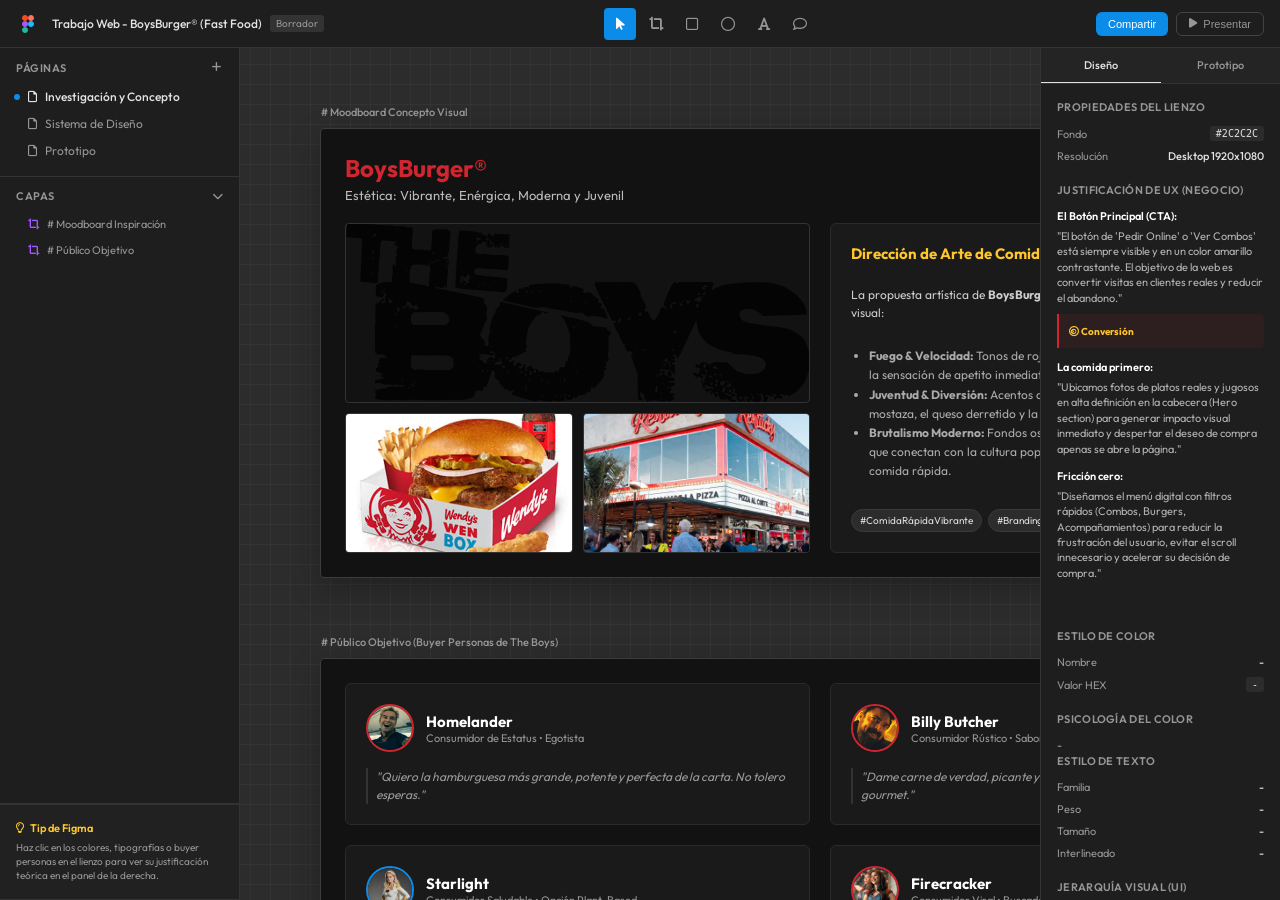
==== index.html @ 8f3344e6 "feat(shell): build figma editor simulator with buyer personas and canvas" ====
<!DOCTYPE html>
<html lang="es">
<head>
  <meta charset="UTF-8">
  <meta name="viewport" content="width=device-width, initial-scale=1.0">
  <title>Figma - Trabajo Web BoysBurger</title>
  <!-- Google Fonts: Outfit for dynamic, bold modern headings and body -->
  <link rel="preconnect" href="https://fonts.googleapis.com">
  <link rel="preconnect" href="https://fonts.gstatic.com" crossorigin>
  <link href="https://fonts.googleapis.com/css2?family=Outfit:wght@300;400;500;600;700;800;900&display=swap" rel="stylesheet">
  <!-- CSS Stylesheet -->
  <link rel="stylesheet" href="styles.css">
  <!-- FontAwesome Icons for UI -->
  <link rel="stylesheet" href="https://cdnjs.cloudflare.com/ajax/libs/font-awesome/6.4.0/css/all.min.css">
</head>
<body>

  <!-- ================= FIGMA INTERFACE SHELL ================= -->
  <div id="figma-shell">
    
    <!-- Top Editor Header Bar -->
    <header id="figma-topbar">
      <div class="topbar-left">
        <div class="figma-logo-icon">
          <!-- Figma Logo SVG -->
          <svg width="24" height="24" viewBox="0 0 24 24" fill="none" xmlns="http://www.w3.org/2000/svg">
            <path d="M12 6C12 7.65685 10.6569 9 9 9C7.34315 9 6 7.65685 6 6C6 4.34315 7.34315 3 9 3C10.6569 3 12 4.34315 12 6Z" fill="#F24E1E"/>
            <path d="M18 6C18 7.65685 16.6569 9 15 9C13.3431 9 12 7.65685 12 6C12 4.34315 13.3431 3 15 3C16.6569 3 18 4.34315 18 6Z" fill="#FF7262"/>
            <path d="M12 12C12 13.6569 10.6569 15 9 15C7.34315 15 6 13.6569 6 12C6 10.3431 7.34315 9 9 9C10.6569 9 12 10.3431 12 12Z" fill="#A259FF"/>
            <path d="M6 18C6 16.3431 7.34315 15 9 15C10.6569 15 12 16.3431 12 18C12 19.6569 10.6569 21 9 21C7.34315 21 6 19.6569 6 18Z" fill="#1ABC9C"/>
            <path d="M18 12C18 13.6569 16.6569 15 15 15C13.3431 15 12 13.6569 12 12C12 10.3431 13.3431 9 15 9C16.6569 9 18 10.3431 18 12Z" fill="#19BCFE"/>
          </svg>
        </div>
        <div class="file-info">
          <span class="file-name" id="file-title">Trabajo Web - BoysBurger® (Fast Food)</span>
          <span class="file-status">Borrador</span>
        </div>
      </div>
      
      <div class="topbar-center">
        <!-- Figma toolbar shortcuts -->
        <button class="tool-btn active" title="Mover (V)"><i class="fa-solid fa-arrow-pointer"></i></button>
        <button class="tool-btn" title="Frame (F)"><i class="fa-solid fa-crop-simple"></i></button>
        <button class="tool-btn" title="Rectángulo (R)"><i class="fa-regular fa-square"></i></button>
        <button class="tool-btn" title="Elipse (O)"><i class="fa-regular fa-circle"></i></button>
        <button class="tool-btn" title="Texto (T)"><i class="fa-solid fa-font"></i></button>
        <button class="tool-btn" title="Comentarios (C)"><i class="fa-regular fa-comment"></i></button>
      </div>

      <div class="topbar-right">
        <button class="share-btn">Compartir</button>
        <button class="play-btn" id="present-mode-btn" title="Presentar prototipo en pantalla completa">
          <i class="fa-solid fa-play"></i> Presentar
        </button>
      </div>
    </header>

    <!-- Main Workspace Area -->
    <div id="figma-workspace">
      
      <!-- Left Navigation & Layers Panel -->
      <aside id="figma-leftpanel">
        
        <!-- Pages Section -->
        <div class="panel-section">
          <div class="section-header">
            <span>Páginas</span>
            <i class="fa-solid fa-plus icon-btn"></i>
          </div>
          <ul class="pages-list" id="pages-list-ul">
            <li class="page-item active" data-page="1">
              <i class="fa-regular fa-file"></i> Investigación y Concepto
            </li>
            <li class="page-item" data-page="2">
              <i class="fa-regular fa-file"></i> Sistema de Diseño
            </li>
            <li class="page-item" data-page="3">
              <i class="fa-regular fa-file"></i> Prototipo
            </li>
          </ul>
        </div>
        
        <!-- Layers Section -->
        <div class="panel-section layers-section">
          <div class="section-header">
            <span>Capas</span>
            <i class="fa-solid fa-chevron-down"></i>
          </div>
          
          <!-- Layers for Page 1 -->
          <ul class="layers-list active" id="layers-page-1">
            <li class="layer-item" data-target="frame-moodboard">
              <i class="fa-solid fa-crop-simple text-purple"></i> # Moodboard Inspiración
            </li>
            <li class="layer-item" data-target="frame-target">
              <i class="fa-solid fa-crop-simple text-purple"></i> # Público Objetivo
            </li>
          </ul>

          <!-- Layers for Page 2 -->
          <ul class="layers-list" id="layers-page-2">
            <li class="layer-item" data-target="frame-colors">
              <i class="fa-solid fa-crop-simple text-purple"></i> # Paleta de Colores
            </li>
            <li class="layer-item" data-target="frame-typography">
              <i class="fa-solid fa-crop-simple text-purple"></i> # Tipografías de Marca
            </li>
            <li class="layer-item" data-target="frame-buttons">
              <i class="fa-solid fa-crop-simple text-purple"></i> # Componentes de Botones
            </li>
          </ul>

          <!-- Layers for Page 3 -->
          <ul class="layers-list" id="layers-page-3">
            <li class="layer-item" data-target="frame-prototype-landing">
              <i class="fa-solid fa-crop-simple text-purple"></i> # Landing Page - BoysBurger
              <ul class="sub-layers">
                <li><i class="fa-solid fa-layer-group text-blue"></i> Encabezado (Header)</li>
                <li><i class="fa-solid fa-layer-group text-blue"></i> Banner Inicio (Hero)</li>
                <li><i class="fa-solid fa-layer-group text-blue"></i> Menú de Combos</li>
                <li><i class="fa-solid fa-layer-group text-blue"></i> Nuestra Historia</li>
                <li><i class="fa-solid fa-layer-group text-blue"></i> Pedidos y Contacto</li>
              </ul>
            </li>
          </ul>
        </div>

        <div class="panel-section help-hint-section">
          <p class="hint-title"><i class="fa-regular fa-lightbulb"></i> Tip de Figma</p>
          <p class="hint-text">Haz clic en los colores, tipografías o buyer personas en el lienzo para ver su justificación teórica en el panel de la derecha.</p>
        </div>
      </aside>

      <!-- Center Design Canvas -->
      <main id="figma-canvas" class="grid-bg">
        
        <!-- ================= FIGMA CANVAS - PAGINA 1: INVESTIGACIÓN ================= -->
        <div class="canvas-page active" id="canvas-page-1">
          
          <!-- Frame: Moodboard -->
          <div class="figma-frame select-target" id="frame-moodboard" tabindex="0">
            <div class="frame-label"># Moodboard Concepto Visual</div>
            <div class="frame-content">
              
              <div class="moodboard-container">
                <div class="moodboard-header">
                  <h3>BoysBurger®</h3>
                  <p class="concept-tagline">Estética: Vibrante, Enérgica, Moderna y Juvenil</p>
                </div>
                
                <div class="moodboard-grid-custom">
                  <div class="moodboard-images-collage">
                    <div class="collage-img-wrap span-2">
                      <img src="theboys_img.svg" alt="The Boys Logo" class="collage-img">
                    </div>
                    <div class="collage-img-wrap">
                      <img src="wendys_img.jpeg" alt="Wendy's Inspiración" class="collage-img">
                    </div>
                    <div class="collage-img-wrap">
                      <img src="kentuckys_img.jpg" alt="KFC Inspiración" class="collage-img">
                    </div>
                  </div>
                  
                  <div class="moodboard-details">
                    <h4>Dirección de Arte de Comida Rápida</h4>
                    <p>La propuesta artística de <strong>BoysBurger</strong> se sostiene sobre pilares de alto impacto visual:</p>
                    <ul>
                      <li><strong>Fuego & Velocidad:</strong> Tonos de rojo pasión que aceleran el pulso y estimulan la sensación de apetito inmediato.</li>
                      <li><strong>Juventud & Diversión:</strong> Acentos amarillos brillantes que recuerdan a la mostaza, el queso derretido y la calidez del servicio rápido.</li>
                      <li><strong>Brutalismo Moderno:</strong> Fondos oscuros de carbón y tipografías enérgicas que conectan con la cultura popular y le dan un aspecto premium a la comida rápida.</li>
                    </ul>
                    <div class="aesthetic-chips">
                      <span class="chip">#ComidaRápidaVibrante</span>
                      <span class="chip">#BrandingDeImpacto</span>
                      <span class="chip">#ApetitoVisual</span>
                    </div>
                  </div>
                </div>
              </div>

            </div>
          </div>

          <!-- Frame: Público Objetivo -->
          <div class="figma-frame select-target" id="frame-target" tabindex="0">
            <div class="frame-label"># Público Objetivo (Buyer Personas de The Boys)</div>
            <div class="frame-content">
              
              <div class="personas-layout">
                <div class="personas-grid">
                  
                  <!-- Persona 1: Homelander -->
                  <div class="persona-card" 
                       data-persona-name="Homelander (El Patriota)"
                       data-persona-role="Consumidor de Estatus / Egotista"
                       data-persona-behavior="Busca combos de tamaño masivo, ingredientes premium y un empaque imponente que le haga sentir superior. Detesta hacer filas y exige un servicio extremadamente rápido."
                       data-persona-pain="Fricción en tiempos de entrega y porciones pequeñas que no coinciden con la publicidad."
                       data-persona-target="Combo Patria (Triple Burger con bacon y cheddar extra para la máxima porción de energía).">
                    <div class="persona-header">
                      <div class="persona-avatar">
                        <img src="homelander_img.jpg" alt="Homelander" class="persona-avatar-img">
                      </div>
                      <div class="persona-title">
                        <h3>Homelander</h3>
                        <p class="persona-subtitle">Consumidor de Estatus • Egotista</p>
                      </div>
                    </div>
                    <div class="persona-body">
                      <p class="persona-desc">"Quiero la hamburguesa más grande, potente y perfecta de la carta. No tolero esperas."</p>
                    </div>
                  </div>

                  <!-- Persona 2: Billy Butcher -->
                  <div class="persona-card" 
                       data-persona-name="Billy Butcher (El Carnicero)"
                       data-persona-role="Consumidor Rústico / Tradicional"
                       data-persona-behavior="Prioriza la carne sazonada, ingredientes fuertes y picantes como jalapeños, y no le importan los empaques bonitos. Valora el sabor auténtico a las brasas."
                       data-persona-pain="Precios inflados en hamburguesas gourmet pretenciosas con poca cantidad de carne real."
                       data-persona-target="Combo Carnicero (Doble hamburguesa a la parrilla con jalapeños picantes y cebolla caramelizada).">
                    <div class="persona-header">
                      <div class="persona-avatar">
                        <img src="butcher_img.webp" alt="Butcher" class="persona-avatar-img">
                      </div>
                      <div class="persona-title">
                        <h3>Billy Butcher</h3>
                        <p class="persona-subtitle">Consumidor Rústico • Sabores Fuertes</p>
                      </div>
                    </div>
                    <div class="persona-body">
                      <p class="persona-desc">"Dame carne de verdad, picante y papas rústicas crujientes. Nada de tonterías gourmet."</p>
                    </div>
                  </div>

                  <!-- Persona 3: Starlight -->
                  <div class="persona-card" 
                       data-persona-name="Starlight (Annie)"
                       data-persona-role="Consumidor Saludable / Vegetariano"
                       data-persona-behavior="Busca opciones más livianas, wraps o hamburguesas plant-based con vegetales frescos. Valora los menús transparentes en alérgenos y la sustentabilidad."
                       data-persona-pain="Falta de opciones saludables o vegetarianas en las cadenas de comida rápida tradicionales."
                       data-persona-target="Estrella Veggie (Hamburguesa base de plantas con aguacate fresco y queso vegano).">
                    <div class="persona-header">
                      <div class="persona-avatar starlight">
                        <img src="starlight_img.jpeg" alt="Starlight" class="persona-avatar-img">
                      </div>
                      <div class="persona-title">
                        <h3>Starlight</h3>
                        <p class="persona-subtitle">Consumidor Saludable • Opción Plant-Based</p>
                      </div>
                    </div>
                    <div class="persona-body">
                      <p class="persona-desc">"Quiero comer algo rápido pero que sea fresco, saludable y amigable con el planeta."</p>
                    </div>
                  </div>

                  <!-- Persona 4: Firecracker -->
                  <div class="persona-card" 
                       data-persona-name="Firecracker"
                       data-persona-role="Consumidor Viral / Influencer"
                       data-persona-behavior="Busca alimentos altamente visuales, picantes extremos o combinaciones extrañas que pueda compartir en redes sociales y transmisiones. Se mueve por tendencias."
                       data-persona-pain="Platos con presentación aburrida o estándar que no generan impacto visual ni interacción."
                       data-persona-target="Alitas Firecracker (Alitas de pollo búfalo ultra picantes con aderezo ranch y papas cargadas).">
                    <div class="persona-header">
                      <div class="persona-avatar">
                        <img src="firecracker_img.jpeg" alt="Firecracker" class="persona-avatar-img">
                      </div>
                      <div class="persona-title">
                        <h3>Firecracker</h3>
                        <p class="persona-subtitle">Consumidor Viral • Buscador de Retos</p>
                      </div>
                    </div>
                    <div class="persona-body">
                      <p class="persona-desc">"Busco el combo más picante e instagrameable. Si se ve explosivo, lo compro."</p>
                    </div>
                  </div>

                  <!-- Persona 5: Black Noir -->
                  <div class="persona-card" 
                       data-persona-name="Black Noir"
                       data-persona-role="Consumidor Pragmático / Silencioso"
                       data-persona-behavior="Busca una experiencia de compra rápida y sin fricción. No quiere interactuar con cajeros ni configurar ingredientes. Prefiere pedir directo con un clic."
                       data-persona-pain="Interfaces de pedidos complejas, formularios largos y exceso de preguntas al comprar."
                       data-persona-target="Papas Noir (Papas cargadas con cheddar derretido y pimienta negra de compra exprés).">
                    <div class="persona-header">
                      <div class="persona-avatar noir">
                        <img src="blacknoir_img.webp" alt="Black Noir" class="persona-avatar-img">
                      </div>
                      <div class="persona-title">
                        <h3>Black Noir</h3>
                        <p class="persona-subtitle">Consumidor Exprés • Cero Fricción</p>
                      </div>
                    </div>
                    <div class="persona-body">
                      <p class="persona-desc">"..." (Prefiere interfaces limpias donde pueda pedir su clásico favorito al instante).</p>
                    </div>
                  </div>

                  <!-- Persona 6: Mother's Milk -->
                  <div class="persona-card" 
                       data-persona-name="M.M. (Mother's Milk)"
                       data-persona-role="Consumidor Familiar / Estructurado"
                       data-persona-behavior="Valora el control de calidad, la higiene del local y los combos familiares estructurados para ahorrar dinero y tiempo. Busca ingredientes confiables y limpios."
                       data-persona-pain="Páginas web confusas sin desglose claro de ingredientes o combos familiares poco eficientes."
                       data-persona-target="Combo Familiar M.M. (Dos hamburguesas clásicas con patatas y batidos artesanales equilibrados).">
                    <div class="persona-header">
                      <div class="persona-avatar mm">
                        <img src="mothersmilk_img.jpeg" alt="M.M." class="persona-avatar-img">
                      </div>
                      <div class="persona-title">
                        <h3>M.M.</h3>
                        <p class="persona-subtitle">Consumidor Familiar • Control de Calidad</p>
                      </div>
                    </div>
                    <div class="persona-body">
                      <p class="persona-desc">"Busco calidad garantizada, información clara y un combo equilibrado para mi familia."</p>
                    </div>
                  </div>

                </div>
              </div>

            </div>
          </div>

        </div>

        <!-- ================= FIGMA CANVAS - PAGINA 2: SISTEMA DE DISEÑO ================= -->
        <div class="canvas-page" id="canvas-page-2">
          
          <!-- Frame: Paleta de Colores -->
          <div class="figma-frame select-target" id="frame-colors" tabindex="0">
            <div class="frame-label"># Paleta de Colores (Psicología del Color)</div>
            <div class="frame-content">
              <div class="design-system-card">
                <h3>Colores BoysBurger</h3>
                <p class="ds-subtitle">Paleta cromática cálida diseñada bajo principios de neuromarketing gastronómico.</p>
                
                <div class="colors-grid">
                  <!-- Color 1: Rojo -->
                  <div class="color-item-wrap select-color" 
                       data-color-name="Vought Red (Primario)" 
                       data-color-hex="#D12630" 
                       data-color-use="Elegimos esta paleta cálida porque, según la psicología del color, el rojo estimula el ritmo cardíaco, despierta el apetito y transmite la energía e inmediatez del fast-food. Usado en CTAs principales y botones de compra.">
                    <div class="color-circle" style="background-color: #d12630;"></div>
                    <span class="color-hex">#D12630</span>
                    <span class="color-label">Vought Red</span>
                  </div>
                  <!-- Color 2: Amarillo -->
                  <div class="color-item-wrap select-color" 
                       data-color-name="Mustard Yellow (Acento)" 
                       data-color-hex="#FFC72C" 
                       data-color-use="El amarillo mostaza aporta optimismo, juventud y dinamismo. Llama la atención de inmediato y se asocia al queso derretido y aderezos. Usado para destacar precios, insignias y promociones virales.">
                    <div class="color-circle" style="background-color: #ffc72c;"></div>
                    <span class="color-hex">#FFC72C</span>
                    <span class="color-label">Mustard Yellow</span>
                  </div>
                  <!-- Color 3: Carbón -->
                  <div class="color-item-wrap select-color" 
                       data-color-name="Noir Charcoal (Fondo)" 
                       data-color-hex="#121212" 
                       data-color-use="Aporta la sofisticación del concepto de 'brutalismo moderno'. Posiciona a la marca como una opción premium dentro del sector fast-food, creando un contraste espectacular con el rojo y amarillo.">
                    <div class="color-circle" style="background-color: #121212; border: 1px solid #333;"></div>
                    <span class="color-hex">#121212</span>
                    <span class="color-label">Noir Charcoal</span>
                  </div>
                  <!-- Color 4: Blanco Off-White -->
                  <div class="color-item-wrap select-color" 
                       data-color-name="Pure Contrast (Texto/Bordes)" 
                       data-color-hex="#FFFFFF" 
                       data-color-use="Utilizado para la legibilidad máxima en descripciones de productos y elementos activos. Brinda una lectura limpia sin cansar la vista en pantallas móviles.">
                    <div class="color-circle" style="background-color: #ffffff; border: 1px solid #ddd;"></div>
                    <span class="color-hex">#FFFFFF</span>
                    <span class="color-label">Off-White</span>
                  </div>
                </div>
                <p class="click-note"><i class="fa-solid fa-info-circle"></i> Haz clic en un color para inspeccionar su justificación teórica en el panel derecho.</p>
              </div>
            </div>
          </div>

          <!-- Frame: Tipografías -->
          <div class="figma-frame select-target" id="frame-typography" tabindex="0">
            <div class="frame-label"># Estilos de Tipografías (Jerarquía UI)</div>
            <div class="frame-content">
              <div class="design-system-card">
                <h3>Tipografías del Sistema</h3>
                <p class="ds-subtitle">Combinación tipográfica estructurada para lograr máxima legibilidad y atracción.</p>
                
                <div class="typography-list">
                  <!-- Font 1: H1 -->
                  <div class="typo-item select-typo" 
                       data-font="Outfit (Black 900)" 
                       data-weight="Extra Bold / Heavy (900)" 
                       data-size="38px" 
                       data-lineheight="1.1" 
                       data-use="Usamos una tipografía tipográfica robusta y con muchísima personalidad para los títulos principales para captar la atención del usuario en menos de 3 segundos, simulando la estética de cartelería de comida rápida.">
                    <div class="typo-preview" style="font-size: 28px; font-weight: 900; color: #fff;">
                      H1: OUTFIT EXTRA BOLD 900
                    </div>
                    <div class="typo-meta">Outfit • Black 900 • 38px / LH 1.1</div>
                  </div>
                  
                  <!-- Font 2: H2 -->
                  <div class="typo-item select-typo" 
                       data-font="Outfit (Bold 700)" 
                       data-weight="Bold (700)" 
                       data-size="26px" 
                       data-lineheight="1.2" 
                       data-use="Usada para títulos secundarios y secciones en el Menú. Establece una clara jerarquía visual y divide la información de forma escaneable para el usuario que tiene prisa.">
                    <div class="typo-preview" style="font-size: 20px; font-weight: 700; color: #fff;">
                      H2: Outfit Bold 700
                    </div>
                    <div class="typo-meta">Outfit • Bold 700 • 26px / LH 1.2</div>
                  </div>
                  
                  <!-- Font 3: Body -->
                  <div class="typo-item select-typo" 
                       data-font="Outfit (Regular 400)" 
                       data-weight="Regular (400)" 
                       data-size="13px" 
                       data-lineheight="1.6" 
                       data-use="Para los precios y descripciones de las hamburguesas, usamos una tipografía Sans-Serif sin decoraciones muy limpia, garantizando que el cliente lea los ingredientes sin esfuerzo desde cualquier celular y acelere su decisión de compra.">
                    <div class="typo-preview" style="font-size: 13px; font-weight: 400; color: #ccc; max-width: 500px;">
                      Cuerpo: Outfit Regular. Doble medallón de carne de res fresca, queso cheddar fundido y panceta ahumada crujiente.
                    </div>
                    <div class="typo-meta">Outfit • Regular 400 • 13px / LH 1.6</div>
                  </div>
                </div>
              </div>
            </div>
          </div>

          <!-- Frame: Botones -->
          <div class="figma-frame select-target" id="frame-buttons" tabindex="0">
            <div class="frame-label"># Componentes: Botón Principal (CTA)</div>
            <div class="frame-content">
              <div class="design-system-card">
                <h3>Variantes de Botón Primario</h3>
                <p class="ds-subtitle">Comportamiento interactivo del botón principal optimizado para conversión comercial.</p>
                
                <div class="buttons-matrix">
                  <!-- Row Header -->
                  <div class="matrix-row headers">
                    <div>Estado</div>
                    <div>Visualización en Canvas</div>
                    <div>Propiedades CSS</div>
                  </div>
                  
                  <!-- State: Default -->
                  <div class="matrix-row select-btn-state" 
                       data-state="Default" 
                       data-bg="#D12630 (Vought Red)" 
                       data-color="#FFFFFF" 
                       data-shadow="Ninguna"
                       data-use="El botón de llamado a la acción (CTA) está en un color rojo vibrante altamente contrastante sobre el fondo negro. Su objetivo es canalizar la urgencia de compra y guiar al usuario directo a realizar el pedido.">
                    <div class="state-name">Default</div>
                    <div>
                      <button class="btn-demo default">Pedir Combo</button>
                    </div>
                    <div class="css-desc"><code>background: #d12630; color: #fff;</code></div>
                  </div>
                  
                  <!-- State: Hover -->
                  <div class="matrix-row select-btn-state" 
                       data-state="Hover" 
                       data-bg="#B01D25 (Red Darker)" 
                       data-color="#FFFFFF" 
                       data-shadow="0 4px 10px rgba(209, 38, 48, 0.3)"
                       data-use="Micro-animación en hover: Oscurece levemente el fondo y añade una sombra difusa roja para dar retroalimentación visual al usuario, confirmando que el botón es interactivo y clicable.">
                    <div class="state-name">Hover</div>
                    <div>
                      <button class="btn-demo hover">Pedir Combo</button>
                    </div>
                    <div class="css-desc"><code>background: #b01d25; box-shadow: red;</code></div>
                  </div>
                  
                  <!-- State: Pressed -->
                  <div class="matrix-row select-btn-state" 
                       data-state="Pressed" 
                       data-bg="#8C131A" 
                       data-color="#FFFFFF" 
                       data-shadow="Ninguna (se reduce escala)"
                       data-use="Efecto activo: Escala reducida a 0.96 y color rojo oscuro, simulando el hundimiento físico de un botón real para dar una sensación táctil inmediata en dispositivos móviles.">
                    <div class="state-name">Pressed</div>
                    <div>
                      <button class="btn-demo pressed">Pedir Combo</button>
                    </div>
                    <div class="css-desc"><code>transform: scale(0.96); background: #8c131a;</code></div>
                  </div>
                </div>
              </div>
            </div>
          </div>

        </div>

        <!-- ================= FIGMA CANVAS - PAGINA 3: PROTOTIPO VIEW ================= -->
        <div class="canvas-page" id="canvas-page-3">
          
          <div class="figma-frame select-target" id="frame-prototype-landing" tabindex="0">
            <div class="frame-label">
              <span># Prototipo Interactivo (Landing Page)</span>
              <span class="hint-badge"><i class="fa-solid fa-expand"></i> Clic en "Presentar" arriba a la derecha para ver en pantalla completa</span>
            </div>
            <div class="frame-content prototype-scale-wrapper">
              
              <!-- ================= THE LANDING PAGE CONTENT ================= -->
              <div id="live-landing-page" class="landing-page-root">
                
                <!-- 1. ENCABEZADO (HEADER) -->
                <header class="restaurant-header">
                  <div class="header-container">
                    <a href="#inicio" class="restaurant-logo">BOYS<span class="logo-accent">BURGER</span></a>
                    <nav class="restaurant-nav">
                      <ul>
                        <li><a href="#inicio" class="nav-link">Inicio</a></li>
                        <li><a href="#menu" class="nav-link">Menú</a></li>
                        <li><a href="#historia" class="nav-link">Historia</a></li>
                        <li><a href="#contacto" class="nav-link">Contacto</a></li>
                      </ul>
                    </nav>
                    <a href="#contacto" class="header-cta-btn">Pedir Online</a>
                  </div>
                </header>

                <!-- 2. BANNER INICIO (HERO) -->
                <section id="inicio" class="hero-section">
                  <div class="hero-container">
                    <div class="hero-text-content">
                      <span class="hero-tagline">100% Carne Fresca a la Brasa</span>
                      <h1 class="hero-title">Hamburguesas tan potentes que te salvarán el día</h1>
                      <p class="hero-description">
                        En <strong>BoysBurger®</strong> rompemos las reglas del fast-food convencional. Elaboramos nuestras hamburguesas con carne vacuna fresca de primera calidad (nunca congelada), queso cheddar real y salsas caseras explosivas. ¡Elige tu combo y experimenta el verdadero sabor del poder!
                      </p>
                      <div class="hero-actions">
                        <a href="#menu" class="btn-primary">Ver Combos</a>
                        <a href="#historia" class="btn-secondary">Nuestra Historia</a>
                      </div>
                    </div>
                    <div class="hero-image-wrap">
                      <img src="Bigdaddys_img.jpg" alt="Hamburguesa BoysBurger masiva" class="hero-image">
                    </div>
                  </div>
                </section>

                <!-- 3. SECCIÓN MENÚ -->
                <section id="menu" class="menu-section">
                  <div class="section-container">
                    <div class="section-title-wrap">
                      <span class="section-tag">Nuestras Especialidades</span>
                      <h2 class="section-title">Elige tu Nivel de Sabor</h2>
                      <div class="section-line"></div>
                    </div>

                    <!-- Filter chips -->
                    <div class="menu-filters">
                      <button class="filter-btn active" data-filter="all">Todos</button>
                      <button class="filter-btn" data-filter="combos">Combos</button>
                      <button class="filter-btn" data-filter="burgers">Burgers</button>
                      <button class="filter-btn" data-filter="sides-drinks">Extras & Alitas</button>
                    </div>

                    <!-- List of Dishes with details & pricing -->
                    <div class="menu-grid">
                      
                      <!-- Combos: Homelander -->
                      <article class="menu-card" data-category="combos">
                        <div class="menu-card-img-wrap">
                          <img src="Bigdaddys_img.jpg" alt="Combo Patria" class="menu-card-img">
                          <span class="dish-category">Combo</span>
                          <span class="dish-badge">Popular 🔥</span>
                        </div>
                        <div class="menu-card-info">
                          <div class="menu-card-header">
                            <h3 class="dish-title">Combo Patria (Homelander Triple)</h3>
                            <span class="dish-price">$18</span>
                          </div>
                          <p class="dish-description">
                            Tres medallones de carne fresca a la parrilla, triple queso cheddar fundido, panceta ahumada crujiente, cebolla crujiente y nuestra emblemática salsa Vought. Incluye papas grandes y refresco.
                          </p>
                        </div>
                      </article>

                      <!-- Combos: Butcher -->
                      <article class="menu-card" data-category="combos">
                        <div class="menu-card-img-wrap">
                          <img src="wendys_img.jpeg" alt="Combo Carnicero" class="menu-card-img">
                          <span class="dish-category">Combo</span>
                          <span class="dish-badge">Spicy 🌶️</span>
                        </div>
                        <div class="menu-card-info">
                          <div class="menu-card-header">
                            <h3 class="dish-title">Combo Carnicero (The Butcher Double)</h3>
                            <span class="dish-price">$16</span>
                          </div>
                          <p class="dish-description">
                            Doble medallón de carne vacuna, queso cheddar, rodajas de jalapeño asado, cebolla morada caramelizada y aderezo especial de barbacoa picante. Viene con patatas rústicas crujientes.
                          </p>
                        </div>
                      </article>

                      <!-- Burgers: Starlight veggie -->
                      <article class="menu-card" data-category="burgers">
                        <div class="menu-card-img-wrap">
                          <img src="Bigdaddys_img.jpg" alt="Estrella Veggie" class="menu-card-img">
                          <span class="dish-category">Burger</span>
                          <span class="dish-badge">Veggie 🌱</span>
                        </div>
                        <div class="menu-card-info">
                          <div class="menu-card-header">
                            <h3 class="dish-title">Estrella Veggie (Starlight Burger)</h3>
                            <span class="dish-price">$12</span>
                          </div>
                          <p class="dish-description">
                            Medallón crujiente a base de plantas, lechuga hidropónica, rodajas de aguacate fresco, tomates orgánicos reliquia y mayonesa vegana en pan de papa tostado. Sin TACC (apto celíacos).
                          </p>
                        </div>
                      </article>

                      <!-- Sides: Firecracker Wings -->
                      <article class="menu-card" data-category="sides-drinks">
                        <div class="menu-card-img-wrap">
                          <img src="kfc_img_1.webp" alt="Alitas Firecracker" class="menu-card-img">
                          <span class="dish-category">Alitas</span>
                          <span class="dish-badge">Explosiva 💥</span>
                        </div>
                        <div class="menu-card-info">
                          <div class="menu-card-header">
                            <h3 class="dish-title">Alitas Firecracker</h3>
                            <span class="dish-price">$10</span>
                          </div>
                          <p class="dish-description">
                            8 alitas de pollo súper crujientes glaseadas en salsa búfalo ultra picante (desafío picante), servidas con bastones de apio fresco y aderezo ranchero para enfriar el paladar.
                          </p>
                        </div>
                      </article>

                      <!-- Sides: Papas Noir -->
                      <article class="menu-card" data-category="sides-drinks">
                        <div class="menu-card-img-wrap">
                          <img src="kentuckys_img.jpg" alt="Papas Noir" class="menu-card-img">
                          <span class="dish-category">Papas</span>
                        </div>
                        <div class="menu-card-info">
                          <div class="menu-card-header">
                            <h3 class="dish-title">Papas Noir (Loaded Fries)</h3>
                            <span class="dish-price">$8</span>
                          </div>
                          <p class="dish-description">
                            Papas fritas cortadas a mano, doblemente fritas para la máxima crocantez, bañadas en salsa de queso cheddar fundido y espolvoreadas con pimienta negra recién molida y cebollino fresco.
                          </p>
                        </div>
                      </article>

                      <!-- Combos: Family Combo M.M. -->
                      <article class="menu-card" data-category="combos">
                        <div class="menu-card-img-wrap">
                          <img src="wendys_img.jpeg" alt="Combo Familiar M.M." class="menu-card-img">
                          <span class="dish-category">Combo</span>
                          <span class="dish-badge">Familiar 👨‍👩‍👧‍👦</span>
                        </div>
                        <div class="menu-card-info">
                          <div class="menu-card-header">
                            <h3 class="dish-title">Combo Familiar M.M. (Calidad 100%)</h3>
                            <span class="dish-price">$30</span>
                          </div>
                          <p class="dish-description">
                            El combo familiar estructurado perfecto: 2 hamburguesas clásicas con queso, 1 porción familiar de papas fritas crujientes, 1 porción de nuggets de pollo crujientes y 2 batidos tradicionales.
                          </p>
                        </div>
                      </article>

                    </div>
                  </div>
                </section>

                <!-- 4. SECCIÓN NUESTRA HISTORIA -->
                <section id="historia" class="history-section">
                  <div class="history-container">
                    <div class="history-image-wrap">
                      <img src="kentuckys_img.jpg" alt="BoysBurger Local" class="history-image">
                    </div>
                    <div class="history-text-content">
                      <span class="section-tag">Hecho con Rebelión</span>
                      <h2 class="section-title">El Origen de la Hamburguesa Real</h2>
                      <div class="section-line left"></div>
                      <p class="history-paragraph">
                        BoysBurger® nació del cansancio. Estábamos cansados de las hamburguesas de plástico, congeladas hace meses y envueltas en mentiras corporativas. Decidimos rebelarnos contra el sistema de comida rápida masiva y crear un lugar donde la comida se haga con respeto, frescura y sabor explosivo.
                      </p>
                      <p class="history-paragraph">
                        Usamos carne de res de campos locales que se procesa a diario. No tenemos freezers gigantes para congelar carnes, solo heladeras para mantener la frescura del día. Creemos que la velocidad no debe sacrificar la calidad real.
                      </p>
                      <div class="history-stats">
                        <div class="stat-item">
                          <span class="stat-num">0%</span>
                          <span class="stat-lbl">Carne Congelada</span>
                        </div>
                        <div class="stat-item">
                          <span class="stat-num">100%</span>
                          <span class="stat-lbl">Ingredientes Frescos</span>
                        </div>
                      </div>
                    </div>
                  </div>
                </section>

                <!-- 5. SECCIÓN CONTACTO / PEDIDOS -->
                <section id="contacto" class="contact-section">
                  <div class="section-container">
                    <div class="section-title-wrap">
                      <span class="section-tag">Haz tu Pedido en Línea</span>
                      <h2 class="section-title">Preparamos tu Combo en Minutos</h2>
                      <div class="section-line"></div>
                    </div>

                    <div class="contact-grid">
                      <!-- Left column: Details & Social Media -->
                      <div class="contact-info">
                        <h3>Contacto Exprés</h3>
                        <p class="contact-desc">
                          ¿Quieres hacer un pedido telefónico o necesitas catering de hamburguesas para un evento? Escríbenos o visítanos en nuestra sucursal de Palermo.
                        </p>
                        
                        <div class="contact-detail-items">
                          <div class="detail-item">
                            <i class="fa-solid fa-map-location-dot contact-icon"></i>
                            <div>
                              <h5>Dirección</h5>
                              <p>Av. Del Libertador 1824, Palermo, CABA, Argentina</p>
                            </div>
                          </div>
                          
                          <div class="detail-item">
                            <i class="fa-solid fa-phone contact-icon"></i>
                            <div>
                              <h5>Teléfono de Reservas y Delivery</h5>
                              <p>+54 11 4872-9900</p>
                            </div>
                          </div>

                          <div class="detail-item">
                            <i class="fa-solid fa-clock contact-icon"></i>
                            <div>
                              <h5>Horarios de Cocina</h5>
                              <p>Todos los días: 11:30 hs a 24:00 hs</p>
                            </div>
                          </div>
                        </div>

                        <div class="social-links-wrap">
                          <h5>Comunidad BoysBurger</h5>
                          <div class="social-icons">
                            <a href="https://instagram.com" target="_blank" class="social-icon-link" aria-label="Visitar Instagram"><i class="fa-brands fa-instagram"></i></a>
                            <a href="https://facebook.com" target="_blank" class="social-icon-link" aria-label="Visitar Facebook"><i class="fa-brands fa-facebook-f"></i></a>
                            <a href="https://twitter.com" target="_blank" class="social-icon-link" aria-label="Visitar Twitter"><i class="fa-brands fa-x-twitter"></i></a>
                          </div>
                        </div>
                      </div>

                      <!-- Right column: Interactive form prepared for backend -->
                      <div class="contact-form-card">
                        <h3>Solicitar Pedido Take-Away</h3>
                        
                        <form id="restaurant-contact-form" novalidate>
                          <div class="form-row">
                            <div class="form-group">
                              <label for="form-name">Nombre Completo</label>
                              <div class="input-with-icon">
                                <i class="fa-regular fa-user"></i>
                                <input type="text" id="form-name" name="name" placeholder="Ej. Juan Pérez" required>
                              </div>
                              <span class="error-msg" id="error-name">El nombre debe tener mínimo 3 caracteres.</span>
                            </div>
                          </div>

                          <div class="form-row">
                            <div class="form-group">
                              <label for="form-email">Correo Electrónico</label>
                              <div class="input-with-icon">
                                <i class="fa-regular fa-envelope"></i>
                                <input type="email" id="form-email" name="email" placeholder="Ej. juan@correo.com" required>
                              </div>
                              <span class="error-msg" id="error-email">Introduce un correo electrónico válido.</span>
                            </div>
                          </div>

                          <div class="form-row">
                            <div class="form-group">
                              <label for="form-subject">Selecciona tu Combo</label>
                              <div class="input-with-icon">
                                <i class="fa-regular fa-bookmark"></i>
                                <select id="form-subject" name="subject" required>
                                  <option value="" disabled selected>Elige una opción</option>
                                  <option value="Combo Patria (Triple Burger)">Combo Patria (Triple Burger - $18)</option>
                                  <option value="Combo Carnicero (Double Burger)">Combo Carnicero (Double Burger - $16)</option>
                                  <option value="Estrella Veggie (Starlight Burger)">Estrella Veggie (Starlight Burger - $12)</option>
                                  <option value="Alitas Firecracker">Alitas Firecracker ($10)</option>
                                  <option value="Combo Familiar M.M.">Combo Familiar M.M. ($30)</option>
                                </select>
                              </div>
                              <span class="error-msg" id="error-subject">Por favor selecciona un combo para tu pedido.</span>
                            </div>
                          </div>

                          <div class="form-row">
                            <div class="form-group">
                              <label for="form-message">Especificaciones de tu pedido</label>
                              <textarea id="form-message" name="message" rows="3" placeholder="Ej. Sin cebolla, aderezo extra, hora de retiro, etc. (mínimo 10 letras)..." required></textarea>
                              <span class="error-msg" id="error-message">Escribe detalles sobre tu pedido (mínimo 10 caracteres).</span>
                            </div>
                          </div>

                          <button type="submit" class="btn-form-submit">Enviar Pedido</button>
                        </form>

                        <!-- Glassmorphic Success Overlay -->
                        <div class="form-success-overlay" id="form-success">
                          <div class="success-content">
                            <div class="success-icon">
                              <i class="fa-solid fa-circle-check"></i>
                            </div>
                            <h3>¡Pedido Registrado con Éxito!</h3>
                            <p>La validación local de tu pedido se completó.</p>
                            <div class="form-data-preview">
                              <h5>Payload listo para API Backend:</h5>
                              <pre id="form-data-json"></pre>
                            </div>
                            <p class="backend-notice"><i class="fa-solid fa-code"></i> Formulario validado con JS. Listo para envío asíncrono.</p>
                            <button class="btn-success-close" id="btn-success-close">Hacer otro Pedido</button>
                          </div>
                        </div>

                      </div>
                    </div>
                  </div>
                </section>

                <!-- FOOTER -->
                <footer class="restaurant-footer">
                  <div class="footer-container">
                    <p class="copyright">&copy; 2026 BoysBurger® SRL. Todos los derechos reservados. Trabajo Académico de Diseño y Desarrollo Web.</p>
                    <p class="developer-credit">Diseño y Prototipo justificado para consigna académica en Figma.</p>
                  </div>
                </footer>

              </div>
              <!-- ================= END OF LANDING PAGE CONTENT ================= -->

            </div>
          </div>

        </div>

      </main>

      <!-- Right Design Properties Sidebar -->
      <aside id="figma-rightpanel">
        <div class="rightpanel-tab-headers">
          <div class="right-tab active">Diseño</div>
          <div class="right-tab">Prototipo</div>
        </div>

        <div class="properties-content">
          
          <!-- Dynamic State: Default (Canvas settings / UX Justification) -->
          <div id="prop-default">
            <h4 class="prop-title">Propiedades del Lienzo</h4>
            <div class="prop-row">
              <span class="prop-label">Fondo</span>
              <code class="code-value">#2C2C2C</code>
            </div>
            <div class="prop-row">
              <span class="prop-label">Resolución</span>
              <span class="prop-value">Desktop 1920x1080</span>
            </div>
            
            <div class="prop-group" style="margin-top: 20px;">
              <h4 class="prop-title">Justificación de UX (Negocio)</h4>
              
              <div class="prop-row" style="margin-bottom: 12px; display: block;">
                <span class="prop-label" style="font-weight:600; color:#fff;">El Botón Principal (CTA):</span>
                <p class="prop-text-desc">"El botón de 'Pedir Online' o 'Ver Combos' está siempre visible y en un color amarillo contrastante. El objetivo de la web es convertir visitas en clientes reales y reducir el abandono."</p>
                <div class="bg-accent-box">
                  <span class="prop-label" style="font-size: 10px; color: var(--brand-yellow); font-weight:700;"><i class="fa-solid fa-bullseye"></i> Conversión</span>
                </div>
              </div>
              
              <div class="prop-row" style="margin-bottom: 12px; display: block;">
                <span class="prop-label" style="font-weight:600; color:#fff;">La comida primero:</span>
                <p class="prop-text-desc">"Ubicamos fotos de platos reales y jugosos en alta definición en la cabecera (Hero section) para generar impacto visual inmediato y despertar el deseo de compra apenas se abre la página."</p>
              </div>

              <div class="prop-row" style="margin-bottom: 12px; display: block;">
                <span class="prop-label" style="font-weight:600; color:#fff;">Fricción cero:</span>
                <p class="prop-text-desc">"Diseñamos el menú digital con filtros rápidos (Combos, Burgers, Acompañamientos) para reducir la frustración del usuario, evitar el scroll innecesario y acelerar su decisión de compra."</p>
              </div>
            </div>
          </div>

          <!-- Dynamic State: Color details -->
          <div id="prop-color-details" class="hidden">
            <h4 class="prop-title">Estilo de Color</h4>
            <div class="prop-row">
              <span class="prop-label">Nombre</span>
              <span id="prop-color-name" class="prop-value">-</span>
            </div>
            <div class="prop-row">
              <span class="prop-label">Valor HEX</span>
              <code id="prop-color-hex" class="code-value">-</code>
            </div>
            
            <h4 class="prop-title" style="margin-top: 20px;">Psicología del Color</h4>
            <p id="prop-color-use" class="prop-text-desc">-</p>
          </div>

          <!-- Dynamic State: Typography details -->
          <div id="prop-typo-details" class="hidden">
            <h4 class="prop-title">Estilo de Texto</h4>
            <div class="prop-row">
              <span class="prop-label font">Familia</span>
              <span id="prop-typo-font" class="prop-value">-</span>
            </div>
            <div class="prop-row">
              <span class="prop-label">Peso</span>
              <span id="prop-typo-weight" class="prop-value">-</span>
            </div>
            <div class="prop-row">
              <span class="prop-label">Tamaño</span>
              <span id="prop-typo-size" class="prop-value">-</span>
            </div>
            <div class="prop-row">
              <span class="prop-label">Interlineado</span>
              <span id="prop-typo-lh" class="prop-value">-</span>
            </div>
            
            <h4 class="prop-title" style="margin-top: 20px;">Jerarquía Visual (UI)</h4>
            <p id="prop-typo-use" class="prop-text-desc">-</p>
          </div>

          <!-- Dynamic State: Button Variant details -->
          <div id="prop-button-details" class="hidden">
            <h4 class="prop-title">Variante de Botón</h4>
            <div class="prop-row">
              <span class="prop-label">Estado</span>
              <span id="prop-btn-state" class="prop-value">-</span>
            </div>
            <div class="prop-row">
              <span class="prop-label">Fondo</span>
              <code id="prop-btn-bg" class="code-value">-</code>
            </div>
            <div class="prop-row">
              <span class="prop-label">Color de Texto</span>
              <code id="prop-btn-color" class="code-value">-</code>
            </div>
            <div class="prop-row">
              <span class="prop-label">Sombra</span>
              <span id="prop-btn-shadow" class="prop-value" style="font-size: 11px;">-</span>
            </div>
            
            <h4 class="prop-title" style="margin-top: 20px;">Análisis de Interacción</h4>
            <p id="prop-btn-use" class="prop-text-desc">Micro-interacción diseñada para ofrecer respuesta visual en tiempo real. En dispositivos móviles, la escala y el cambio cromático reducen la percepción de retraso en la carga (latencia táctil).</p>
          </div>

          <!-- Dynamic State: Buyer Persona details -->
          <div id="prop-persona-details" class="hidden">
            <h4 class="prop-title">Ficha de Buyer Persona</h4>
            <div class="prop-row">
              <span class="prop-label">Nombre</span>
              <span id="prop-persona-name" class="prop-value">-</span>
            </div>
            <div class="prop-row" style="display:block; margin-bottom:10px;">
              <span class="prop-label">Rol de Consumidor:</span>
              <p id="prop-persona-role" class="prop-value" style="font-size:11px; margin-top:2px;">-</p>
            </div>
            
            <div class="prop-group">
              <h4 class="prop-title">Comportamiento</h4>
              <p id="prop-persona-behavior" class="prop-text-desc">-</p>
            </div>

            <div class="prop-group">
              <h4 class="prop-title">Punto de Dolor (Frustración)</h4>
              <div class="bg-accent-box" style="border-left-color: var(--brand-red);">
                <p id="prop-persona-pain" class="prop-text-desc" style="color:#ffcccc; margin:0;">-</p>
              </div>
            </div>

            <div class="prop-group">
              <h4 class="prop-title">Combo Objetivo</h4>
              <div class="bg-accent-box green">
                <p id="prop-persona-target" class="prop-text-desc" style="color:#ccffec; margin:0; font-weight:600;">-</p>
              </div>
            </div>
          </div>

        </div>

      </aside>

    </div>
  </div>

  <!-- ================= PRESENTATION MODE / PLAY OVERLAY ================= -->
  <div id="present-overlay" class="hidden">
    <div id="present-toolbar">
      <div class="present-toolbar-left">
        <span class="present-file-name"><i class="fa-solid fa-crop-simple text-purple"></i> Prototipo Interactivo: BoysBurger® (Fast Food)</span>
        <span class="scale-mode-lbl">Ajustar a pantalla (Desktop)</span>
      </div>
      <div class="present-toolbar-right">
        <button class="restart-flow-btn" id="btn-restart-prototype" title="Reiniciar prototipo (volver a Inicio)">
          <i class="fa-solid fa-rotate-left"></i> Reiniciar
        </button>
        <button class="exit-present-btn" id="btn-exit-present" title="Salir de pantalla completa y volver al lienzo de Figma">
          <i class="fa-solid fa-xmark"></i> Volver a Figma
        </button>
      </div>
    </div>
    
    <!-- Outer screen frame simulation -->
    <div id="present-viewport-container">
      <div id="present-browser-chrome">
        <div class="chrome-dot"></div>
        <div class="chrome-dot"></div>
        <div class="chrome-dot"></div>
        <div class="chrome-address-bar">https://boysburger.vought.com/prototype-preview</div>
      </div>
      <div id="present-canvas">
        <!-- The Landing Page element will be reparented inside here! -->
      </div>
    </div>
  </div>

  <!-- Script File -->
  <script src="script.js"></script>
</body>
</html>
---- styles.css ----
/* ==========================================================================
   CSS VARIABLE DEFINITIONS & ROOT STYLING
   ========================================================================== */
:root {
  /* Figma Interface Design System Colors */
  --figma-bg: #2c2c2c;
  --figma-sidebar: #1e1e1e;
  --figma-panel-header: #2c2c2c;
  --figma-border: #333333;
  --figma-text-primary: #e3e3e3;
  --figma-text-secondary: #969696;
  --figma-accent: #0c8ce9;
  --figma-accent-light: rgba(12, 140, 233, 0.1);
  --figma-grid-color: rgba(255, 255, 255, 0.03);

  /* BoysBurger Brand Design System Colors (Cálida y Enérgica) */
  --brand-red: #d12630;         /* Estimula apetito y energía (Wendy's Red) */
  --brand-red-hover: #b01d25;
  --brand-yellow: #ffc72c;      /* Acento de diversión, juventud y rapidez */
  --brand-yellow-hover: #e0ad20;
  --brand-charcoal: #121212;    /* Aporta sofisticación, modernidad y contraste */
  --brand-gray-dark: #1a1a1a;
  --brand-gray-light: #f5f5f5;
  --brand-white: #ffffff;
  --brand-border: #2c2c2c;
  --brand-border-muted: rgba(255, 255, 255, 0.1);

  /* Typography Fonts */
  --font-sans: 'Outfit', -apple-system, BlinkMacSystemFont, "Segoe UI", Roboto, sans-serif;
  --font-heading: 'Outfit', sans-serif; /* Usaremos pesos extra-bold para simular Lilita/impacto */
  
  /* Transitions */
  --transition-smooth: all 0.3s cubic-bezier(0.4, 0, 0.2, 1);
}

* {
  box-sizing: border-box;
  margin: 0;
  padding: 0;
}

body {
  font-family: var(--font-sans);
  background-color: var(--figma-bg);
  color: var(--figma-text-primary);
  overflow: hidden;
  height: 100vh;
  -webkit-font-smoothing: antialiased;
}

/* Scrollbar Styles */
::-webkit-scrollbar {
  width: 8px;
  height: 8px;
}
::-webkit-scrollbar-track {
  background: transparent;
}
::-webkit-scrollbar-thumb {
  background: #444;
  border-radius: 4px;
}
::-webkit-scrollbar-thumb:hover {
  background: #555;
}

/* ==========================================================================
   FIGMA WORKSPACE INTERFACE SHELL STYLING
   ========================================================================== */
#figma-shell {
  display: flex;
  flex-direction: column;
  height: 100vh;
  width: 100vw;
  overflow: hidden;
}

/* 1. TOP TOOLBAR */
#figma-topbar {
  height: 48px;
  background-color: var(--figma-sidebar);
  border-bottom: 1px solid var(--figma-border);
  display: flex;
  justify-content: space-between;
  align-items: center;
  padding: 0 16px;
  user-select: none;
  z-index: 10;
}

.topbar-left {
  display: flex;
  align-items: center;
  gap: 12px;
}

.figma-logo-icon svg {
  display: block;
}

.file-info {
  display: flex;
  align-items: center;
  gap: 8px;
}

.file-name {
  font-size: 12px;
  font-weight: 500;
  color: var(--figma-text-primary);
}

.file-status {
  font-size: 10px;
  background-color: #333333;
  color: var(--figma-text-secondary);
  padding: 2px 6px;
  border-radius: 3px;
}

.topbar-center {
  display: flex;
  align-items: center;
  gap: 4px;
}

.tool-btn {
  background: transparent;
  border: none;
  color: var(--figma-text-secondary);
  width: 32px;
  height: 32px;
  border-radius: 4px;
  display: flex;
  align-items: center;
  justify-content: center;
  cursor: pointer;
  font-size: 14px;
  transition: var(--transition-smooth);
}

.tool-btn:hover {
  background-color: rgba(255, 255, 255, 0.05);
  color: var(--figma-text-primary);
}

.tool-btn.active {
  background-color: var(--figma-accent);
  color: white;
}

.topbar-right {
  display: flex;
  align-items: center;
  gap: 8px;
}

.share-btn {
  background-color: var(--figma-accent);
  color: white;
  border: none;
  padding: 6px 12px;
  border-radius: 6px;
  font-size: 11px;
  font-weight: 500;
  cursor: pointer;
  transition: var(--transition-smooth);
}

.share-btn:hover {
  background-color: #0b7cd0;
}

.play-btn {
  background-color: transparent;
  color: var(--figma-text-secondary);
  border: 1px solid #444;
  padding: 5px 12px;
  border-radius: 6px;
  font-size: 11px;
  font-weight: 500;
  display: flex;
  align-items: center;
  gap: 6px;
  cursor: pointer;
  transition: var(--transition-smooth);
}

.play-btn:hover {
  background-color: rgba(255, 255, 255, 0.05);
  color: var(--figma-text-primary);
  border-color: #555;
}

/* 2. MAIN WORKSPACE CONTAINER */
#figma-workspace {
  display: flex;
  flex: 1;
  width: 100vw;
  overflow: hidden;
}

/* 3. LEFT PAGES & LAYERS PANEL */
#figma-leftpanel {
  width: 240px;
  background-color: var(--figma-sidebar);
  border-right: 1px solid var(--figma-border);
  display: flex;
  flex-direction: column;
  flex-shrink: 0;
  user-select: none;
}

.panel-section {
  padding: 12px 0;
  border-bottom: 1px solid var(--figma-border);
}

.panel-section.layers-section {
  flex: 1;
  overflow-y: auto;
}

.section-header {
  display: flex;
  justify-content: space-between;
  align-items: center;
  padding: 0 16px 8px 16px;
  font-size: 11px;
  font-weight: 600;
  text-transform: uppercase;
  letter-spacing: 0.5px;
  color: var(--figma-text-secondary);
}

.icon-btn {
  cursor: pointer;
  padding: 2px;
  border-radius: 3px;
}

.icon-btn:hover {
  background-color: rgba(255, 255, 255, 0.05);
  color: var(--figma-text-primary);
}

.pages-list, .layers-list {
  list-style: none;
}

.page-item {
  padding: 6px 16px 6px 28px;
  font-size: 12px;
  color: var(--figma-text-secondary);
  cursor: pointer;
  display: flex;
  align-items: center;
  gap: 8px;
  position: relative;
  transition: var(--transition-smooth);
}

.page-item::before {
  content: '';
  position: absolute;
  left: 14px;
  width: 6px;
  height: 6px;
  border-radius: 50%;
  background-color: transparent;
}

.page-item:hover {
  background-color: rgba(255, 255, 255, 0.03);
  color: var(--figma-text-primary);
}

.page-item.active {
  color: var(--figma-text-primary);
  font-weight: 500;
}

.page-item.active::before {
  background-color: var(--figma-accent);
}

.layers-list {
  display: none;
}

.layers-list.active {
  display: block;
}

.layer-item {
  padding: 6px 16px 6px 28px;
  font-size: 11px;
  color: var(--figma-text-secondary);
  cursor: pointer;
  display: flex;
  align-items: center;
  gap: 8px;
  transition: var(--transition-smooth);
}

.layer-item:hover {
  background-color: rgba(255, 255, 255, 0.03);
  color: var(--figma-text-primary);
}

.layer-item.selected {
  background-color: var(--figma-accent-light);
  color: var(--figma-text-primary);
}

.sub-layers {
  list-style: none;
  padding-left: 20px;
  margin-top: 4px;
}

.sub-layers li {
  padding: 4px 0;
  display: flex;
  align-items: center;
  gap: 6px;
  color: #777;
}

.text-purple { color: #a259ff; }
.text-blue { color: #19bcfe; }

.help-hint-section {
  padding: 16px;
  background-color: rgba(255, 255, 255, 0.01);
  border-top: 1px solid var(--figma-border);
  margin-top: auto;
}

.hint-title {
  font-size: 11px;
  font-weight: 600;
  color: var(--brand-yellow);
  display: flex;
  align-items: center;
  gap: 6px;
  margin-bottom: 6px;
}

.hint-text {
  font-size: 10px;
  color: var(--figma-text-secondary);
  line-height: 1.4;
}

/* 4. MAIN CENTRAL CANVAS */
#figma-canvas {
  flex: 1;
  background-color: var(--figma-bg);
  overflow: auto;
  padding: 80px;
  display: flex;
  flex-direction: column;
  gap: 100px;
  align-items: flex-start;
  position: relative;
}

.grid-bg {
  background-image: linear-gradient(var(--figma-grid-color) 1px, transparent 1px),
                    linear-gradient(90deg, var(--figma-grid-color) 1px, transparent 1px);
  background-size: 20px 20px;
  background-position: center;
}

.canvas-page {
  display: none;
  flex-direction: column;
  gap: 80px;
  align-items: flex-start;
}

.canvas-page.active {
  display: flex;
}

/* 5. FIGMA CANVAS FRAMES */
.figma-frame {
  background-color: #121212;
  border: 1px solid #3c3c3c;
  border-radius: 4px;
  position: relative;
  box-shadow: 0 10px 30px rgba(0, 0, 0, 0.25);
  outline: none;
  transition: border-color 0.2s ease;
}

.figma-frame:focus-within, .figma-frame.selected {
  border-color: var(--figma-accent);
  box-shadow: 0 0 0 2px var(--figma-accent), 0 10px 30px rgba(0, 0, 0, 0.25);
}

.frame-label {
  position: absolute;
  top: -24px;
  left: 0;
  font-size: 11px;
  color: var(--figma-text-secondary);
  font-weight: 500;
  pointer-events: none;
}

.frame-content {
  width: 100%;
  height: 100%;
}

/* Canvas Page 1 Frames */
#frame-moodboard {
  width: 1000px;
}

#frame-target {
  width: 1000px;
}

/* Canvas Page 2 Frames */
#frame-colors {
  width: 800px;
}

#frame-typography {
  width: 800px;
}

#frame-buttons {
  width: 800px;
}

/* 6. RIGHT PROPERTIES SIDEBAR */
#figma-rightpanel {
  width: 240px;
  background-color: var(--figma-sidebar);
  border-left: 1px solid var(--figma-border);
  display: flex;
  flex-direction: column;
  overflow-y: auto;
  user-select: none;
  flex-shrink: 0;
}

.rightpanel-tab-headers {
  display: flex;
  border-bottom: 1px solid var(--figma-border);
  background-color: #242424;
}

.right-tab {
  flex: 1;
  padding: 10px 0;
  text-align: center;
  font-size: 11px;
  font-weight: 500;
  color: var(--figma-text-secondary);
  cursor: pointer;
  transition: var(--transition-smooth);
}

.right-tab.active {
  color: var(--figma-text-primary);
  border-bottom: 1px solid var(--figma-text-primary);
}

.properties-content {
  padding: 16px;
}

.prop-group {
  margin-bottom: 20px;
  border-bottom: 1px solid #2a2a2a;
  padding-bottom: 16px;
}

.prop-group:last-child {
  border-bottom: none;
}

.prop-title {
  font-size: 11px;
  font-weight: 600;
  text-transform: uppercase;
  color: var(--figma-text-secondary);
  margin-bottom: 12px;
  letter-spacing: 0.3px;
}

.prop-row {
  display: flex;
  justify-content: space-between;
  align-items: center;
  margin-bottom: 8px;
  font-size: 11px;
}

.prop-label {
  color: var(--figma-text-secondary);
}

.prop-value {
  color: var(--figma-text-primary);
  font-weight: 500;
}

.code-value {
  background-color: #2c2c2c;
  padding: 2px 6px;
  border-radius: 3px;
  color: var(--figma-text-primary);
  font-family: monospace;
  font-size: 10px;
}

.prop-text-desc {
  font-size: 11px;
  color: #b3b3b3;
  line-height: 1.4;
  margin-top: 6px;
}

.bg-accent-box {
  background-color: rgba(209, 38, 48, 0.08);
  border-left: 2px solid var(--brand-red);
  padding: 10px;
  border-radius: 0 4px 4px 0;
  margin-top: 8px;
}

.bg-accent-box.green {
  background-color: rgba(46, 117, 89, 0.08);
  border-left-color: #2e7559;
}

/* ==========================================================================
   MOODBOARD & BUYER PERSONA CONTENT STYLING (PAGE 1)
   ========================================================================== */
.moodboard-container {
  padding: 24px;
}

.moodboard-header {
  margin-bottom: 20px;
}

.moodboard-header h3 {
  font-size: 24px;
  color: var(--brand-red);
  font-weight: 700;
  margin-bottom: 4px;
}

.concept-tagline {
  font-size: 13px;
  color: #bbb;
}

.moodboard-grid-custom {
  display: grid;
  grid-template-columns: 1fr 1fr;
  gap: 20px;
}

.moodboard-images-collage {
  display: grid;
  grid-template-columns: 1fr 1fr;
  grid-template-rows: auto auto;
  gap: 10px;
}

.collage-img-wrap {
  width: 100%;
  height: 140px;
  border-radius: 4px;
  overflow: hidden;
  border: 1px solid #333;
}

.collage-img-wrap.span-2 {
  grid-column: span 2;
  height: 180px;
}

.collage-img {
  width: 100%;
  height: 100%;
  object-fit: cover;
}

.moodboard-details {
  background-color: #1a1a1a;
  border: 1px solid #2a2a2a;
  border-radius: 6px;
  padding: 20px;
  display: flex;
  flex-direction: column;
  justify-content: space-between;
}

.moodboard-details h4 {
  font-size: 15px;
  color: var(--brand-yellow);
  margin-bottom: 10px;
}

.moodboard-details p {
  font-size: 12px;
  color: #ccc;
  line-height: 1.5;
  margin-bottom: 12px;
}

.moodboard-details ul {
  padding-left: 18px;
  font-size: 12px;
  color: #aaa;
  line-height: 1.6;
  margin-bottom: 16px;
}

.aesthetic-chips {
  display: flex;
  flex-wrap: wrap;
  gap: 6px;
}

.chip {
  font-size: 10px;
  background-color: #2c2c2c;
  color: #ddd;
  padding: 4px 8px;
  border-radius: 12px;
  border: 1px solid #3a3a3a;
}

/* Personas Section */
.personas-layout {
  padding: 24px;
}

.personas-grid {
  display: grid;
  grid-template-columns: 1fr 1fr;
  gap: 20px;
}

.persona-card {
  background-color: #1a1a1a;
  border: 1px solid #2a2a2a;
  border-radius: 6px;
  padding: 20px;
  cursor: pointer;
  transition: var(--transition-smooth);
}

.persona-card:hover, .persona-card.active-selected {
  border-color: var(--brand-red);
  transform: translateY(-2px);
  box-shadow: 0 4px 12px rgba(209, 38, 48, 0.1);
}

.persona-header {
  display: flex;
  align-items: center;
  gap: 12px;
  margin-bottom: 16px;
}

.persona-avatar {
  width: 48px;
  height: 48px;
  border-radius: 50%;
  overflow: hidden;
  border: 2px solid var(--brand-red);
}

.persona-avatar.mm { border-color: var(--brand-yellow); }
.persona-avatar.noir { border-color: #777; }
.persona-avatar.starlight { border-color: #0c8ce9; }

.persona-avatar-img {
  width: 100%;
  height: 100%;
  object-fit: cover;
}

.persona-title h3 {
  font-size: 15px;
  font-weight: 700;
  color: var(--brand-white);
}

.persona-subtitle {
  font-size: 11px;
  color: var(--figma-text-secondary);
}

.persona-body {
  font-size: 12px;
  line-height: 1.5;
  color: #ccc;
  display: flex;
  flex-direction: column;
  gap: 10px;
}

.persona-desc {
  border-left: 2px solid #333;
  padding-left: 8px;
  font-style: italic;
  color: #999;
}

.persona-meta-list {
  list-style: none;
}

.persona-meta-list li {
  margin-bottom: 4px;
}

/* ==========================================================================
   DESIGN SYSTEM CARD STYLING (PAGE 2)
   ========================================================================== */
.design-system-card {
  padding: 24px;
}

.design-system-card h3 {
  font-size: 18px;
  color: var(--brand-white);
  margin-bottom: 4px;
}

.ds-subtitle {
  font-size: 12px;
  color: var(--figma-text-secondary);
  margin-bottom: 20px;
}

/* Colors Grid */
.colors-grid {
  display: grid;
  grid-template-columns: repeat(auto-fill, minmax(120px, 1fr));
  gap: 16px;
}

.color-item-wrap {
  background-color: #1a1a1a;
  border: 1px solid #2a2a2a;
  border-radius: 6px;
  padding: 12px;
  display: flex;
  flex-direction: column;
  align-items: center;
  cursor: pointer;
  transition: var(--transition-smooth);
}

.color-item-wrap:hover {
  border-color: var(--figma-accent);
}

.color-circle {
  width: 48px;
  height: 48px;
  border-radius: 50%;
  margin-bottom: 10px;
  box-shadow: 0 4px 8px rgba(0,0,0,0.2);
}

.color-hex {
  font-size: 10px;
  color: var(--figma-text-secondary);
  font-family: monospace;
  margin-bottom: 2px;
}

.color-label {
  font-size: 11px;
  font-weight: 500;
  color: var(--brand-white);
  text-align: center;
}

/* Typography List */
.typography-list {
  display: flex;
  flex-direction: column;
  gap: 16px;
}

.typo-item {
  background-color: #1a1a1a;
  border: 1px solid #2a2a2a;
  border-radius: 6px;
  padding: 16px;
  cursor: pointer;
  transition: var(--transition-smooth);
}

.typo-item:hover {
  border-color: var(--figma-accent);
}

.typo-preview {
  margin-bottom: 8px;
  color: var(--brand-white);
}

.typo-meta {
  font-size: 10px;
  color: var(--figma-text-secondary);
}

/* Buttons Matrix */
.buttons-matrix {
  display: flex;
  flex-direction: column;
  gap: 10px;
}

.matrix-row {
  display: grid;
  grid-template-columns: 1fr 2fr 2fr;
  align-items: center;
  padding: 12px;
  background-color: #1a1a1a;
  border: 1px solid #2a2a2a;
  border-radius: 4px;
  cursor: pointer;
  transition: var(--transition-smooth);
}

.matrix-row:hover {
  border-color: var(--figma-accent);
}

.matrix-row.headers {
  background-color: transparent;
  border: none;
  font-size: 11px;
  font-weight: 600;
  color: var(--figma-text-secondary);
  cursor: default;
}

.state-name {
  font-size: 12px;
  font-weight: 600;
  color: var(--brand-white);
}

.btn-demo {
  padding: 8px 16px;
  font-family: var(--font-sans);
  font-weight: 700;
  text-transform: uppercase;
  border: none;
  border-radius: 4px;
  font-size: 11px;
  transition: var(--transition-smooth);
}

.btn-demo.default {
  background-color: var(--brand-red);
  color: var(--brand-white);
}

.btn-demo.hover {
  background-color: var(--brand-red-hover);
  color: var(--brand-white);
  box-shadow: 0 4px 10px rgba(209, 38, 48, 0.3);
}

.btn-demo.pressed {
  background-color: #8c131a;
  color: var(--brand-white);
  transform: scale(0.96);
}

.css-desc {
  font-size: 10px;
  color: var(--figma-text-secondary);
}

.click-note {
  font-size: 11px;
  color: var(--figma-text-secondary);
  margin-top: 16px;
}

/* ==========================================================================
   THE BOYSBURGER LANDING PAGE STYLING (THE PROTOTYPE)
   ========================================================================== */
#frame-prototype-landing {
  width: 1100px;
  background-color: var(--brand-charcoal);
}

.prototype-scale-wrapper {
  max-height: 80vh;
  overflow-y: auto;
}

.landing-page-root {
  background-color: var(--brand-charcoal);
  color: var(--brand-white);
  font-family: var(--font-sans);
  line-height: 1.6;
  width: 100%;
  overflow-x: hidden;
  scroll-behavior: smooth;
}

.landing-page-root a {
  text-decoration: none;
  color: inherit;
}

/* 1. HEADER */
.restaurant-header {
  position: sticky;
  top: 0;
  width: 100%;
  background-color: rgba(18, 18, 18, 0.95);
  backdrop-filter: blur(10px);
  border-bottom: 1px solid var(--brand-border-muted);
  z-index: 100;
  transition: var(--transition-smooth);
}

.header-container {
  max-width: 950px;
  margin: 0 auto;
  padding: 14px 20px;
  display: flex;
  justify-content: space-between;
  align-items: center;
}

.restaurant-logo {
  font-size: 20px;
  font-weight: 900;
  color: var(--brand-red);
  letter-spacing: -0.5px;
  display: flex;
  align-items: center;
  gap: 8px;
}

.logo-accent {
  color: var(--brand-yellow);
}

.restaurant-nav ul {
  list-style: none;
  display: flex;
  gap: 20px;
}

.nav-link {
  font-size: 12px;
  font-weight: 600;
  text-transform: uppercase;
  letter-spacing: 0.5px;
  color: #bbb;
  transition: var(--transition-smooth);
}

.nav-link:hover {
  color: var(--brand-yellow);
}

.header-cta-btn {
  background-color: var(--brand-red);
  color: white;
  font-size: 11px;
  font-weight: 700;
  text-transform: uppercase;
  padding: 8px 16px;
  border-radius: 4px;
  transition: var(--transition-smooth);
}

.header-cta-btn:hover {
  background-color: var(--brand-red-hover);
  box-shadow: 0 4px 10px rgba(209, 38, 48, 0.3);
}

/* 2. HERO SECTION */
.hero-section {
  padding: 60px 0;
  border-bottom: 1px solid var(--brand-border-muted);
  position: relative;
}

.hero-container {
  max-width: 950px;
  margin: 0 auto;
  padding: 0 20px;
  display: flex;
  align-items: center;
  gap: 40px;
}

.hero-text-content {
  flex: 1.2;
}

.hero-tagline {
  font-size: 11px;
  font-weight: 700;
  text-transform: uppercase;
  color: var(--brand-yellow);
  letter-spacing: 1.5px;
  display: inline-block;
  margin-bottom: 8px;
}

.hero-title {
  font-size: 38px;
  font-weight: 900;
  line-height: 1.1;
  color: var(--brand-white);
  margin-bottom: 16px;
}

.hero-description {
  font-size: 13px;
  color: #ccc;
  margin-bottom: 24px;
  line-height: 1.6;
}

.hero-actions {
  display: flex;
  gap: 12px;
}

.btn-primary {
  background-color: var(--brand-red);
  color: white;
  font-size: 12px;
  font-weight: 700;
  text-transform: uppercase;
  padding: 12px 24px;
  border-radius: 4px;
  border: none;
  cursor: pointer;
  transition: var(--transition-smooth);
}

.btn-primary:hover {
  background-color: var(--brand-red-hover);
  box-shadow: 0 4px 12px rgba(209, 38, 48, 0.4);
}

.btn-secondary {
  background-color: transparent;
  color: var(--brand-white);
  font-size: 12px;
  font-weight: 700;
  text-transform: uppercase;
  padding: 11px 24px;
  border-radius: 4px;
  border: 1px solid #444;
  cursor: pointer;
  transition: var(--transition-smooth);
}

.btn-secondary:hover {
  background-color: rgba(255, 255, 255, 0.05);
  border-color: #666;
}

.hero-image-wrap {
  flex: 0.8;
  border-radius: 8px;
  overflow: hidden;
  border: 1px solid var(--brand-border-muted);
}

.hero-image {
  width: 100%;
  height: 100%;
  object-fit: cover;
  display: block;
}

/* 3. MENU SECTION */
.menu-section {
  padding: 60px 0;
  border-bottom: 1px solid var(--brand-border-muted);
}

.section-container {
  max-width: 950px;
  margin: 0 auto;
  padding: 0 20px;
}

.section-title-wrap {
  text-align: center;
  margin-bottom: 30px;
}

.section-tag {
  font-size: 10px;
  font-weight: 700;
  text-transform: uppercase;
  color: var(--brand-yellow);
  letter-spacing: 1.5px;
  margin-bottom: 4px;
  display: inline-block;
}

.section-title {
  font-size: 26px;
  font-weight: 800;
  color: var(--brand-white);
  margin-bottom: 10px;
}

.section-line {
  width: 60px;
  height: 3px;
  background-color: var(--brand-red);
  margin: 0 auto;
}

.section-line.left {
  margin: 0;
}

/* Filter chips */
.menu-filters {
  display: flex;
  justify-content: center;
  gap: 8px;
  margin-bottom: 30px;
}

.filter-btn {
  background-color: #1a1a1a;
  border: 1px solid #2a2a2a;
  color: #bbb;
  padding: 6px 16px;
  border-radius: 20px;
  font-size: 11px;
  font-weight: 600;
  cursor: pointer;
  transition: var(--transition-smooth);
}

.filter-btn:hover {
  border-color: #444;
  color: var(--brand-white);
}

.filter-btn.active {
  background-color: var(--brand-yellow);
  border-color: var(--brand-yellow);
  color: var(--brand-charcoal);
  font-weight: 700;
}

/* Menu Grid */
.menu-grid {
  display: grid;
  grid-template-columns: repeat(auto-fill, minmax(280px, 1fr));
  gap: 20px;
}

.menu-card {
  background-color: #181818;
  border: 1px solid var(--brand-border-muted);
  border-radius: 6px;
  overflow: hidden;
  transition: var(--transition-smooth);
  display: flex;
  flex-direction: column;
}

.menu-card:hover {
  transform: translateY(-4px);
  border-color: rgba(255, 199, 44, 0.3);
  box-shadow: 0 8px 24px rgba(0, 0, 0, 0.4);
}

.menu-card-img-wrap {
  width: 100%;
  height: 160px;
  overflow: hidden;
  position: relative;
}

.menu-card-img {
  width: 100%;
  height: 100%;
  object-fit: cover;
  transition: transform 0.5s ease;
}

.menu-card:hover .menu-card-img {
  transform: scale(1.06);
}

.dish-category {
  position: absolute;
  top: 10px;
  left: 10px;
  font-size: 9px;
  font-weight: 700;
  text-transform: uppercase;
  background-color: var(--brand-red);
  color: white;
  padding: 3px 8px;
  border-radius: 3px;
}

.dish-badge {
  position: absolute;
  top: 10px;
  right: 10px;
  font-size: 9px;
  font-weight: 700;
  text-transform: uppercase;
  background-color: var(--brand-yellow);
  color: var(--brand-charcoal);
  padding: 3px 8px;
  border-radius: 3px;
}

.menu-card-info {
  padding: 16px;
  display: flex;
  flex-direction: column;
  flex: 1;
}

.menu-card-header {
  display: flex;
  justify-content: space-between;
  align-items: flex-start;
  margin-bottom: 8px;
}

.dish-title {
  font-size: 15px;
  font-weight: 800;
  color: var(--brand-white);
  line-height: 1.2;
}

.dish-price {
  font-size: 15px;
  font-weight: 700;
  color: var(--brand-yellow);
}

.dish-description {
  font-size: 11px;
  color: #aaa;
  line-height: 1.5;
  margin-bottom: 16px;
  flex: 1;
}

/* 4. HISTORY SECTION */
.history-section {
  padding: 60px 0;
  border-bottom: 1px solid var(--brand-border-muted);
}

.history-container {
  max-width: 950px;
  margin: 0 auto;
  padding: 0 20px;
  display: flex;
  align-items: center;
  gap: 40px;
}

.history-image-wrap {
  flex: 0.9;
  border-radius: 8px;
  overflow: hidden;
  border: 1px solid var(--brand-border-muted);
}

.history-image {
  width: 100%;
  height: 100%;
  object-fit: cover;
  display: block;
}

.history-text-content {
  flex: 1.1;
}

.history-paragraph {
  font-size: 12px;
  color: #ccc;
  line-height: 1.6;
  margin-top: 14px;
}

.history-stats {
  display: flex;
  gap: 24px;
  margin-top: 20px;
}

.stat-item {
  display: flex;
  flex-direction: column;
}

.stat-num {
  font-size: 24px;
  font-weight: 900;
  color: var(--brand-red);
}

.stat-lbl {
  font-size: 10px;
  color: var(--figma-text-secondary);
  text-transform: uppercase;
  letter-spacing: 0.5px;
}

/* 5. CONTACT & ORDER SECTION */
.contact-section {
  padding: 60px 0;
  border-bottom: 1px solid var(--brand-border-muted);
}

.contact-grid {
  display: grid;
  grid-template-columns: 1fr 1fr;
  gap: 40px;
  margin-top: 30px;
}

.contact-info {
  display: flex;
  flex-direction: column;
  justify-content: center;
}

.contact-info h3 {
  font-size: 18px;
  font-weight: 850;
  margin-bottom: 12px;
}

.contact-desc {
  font-size: 12px;
  color: #bbb;
  line-height: 1.5;
  margin-bottom: 24px;
}

.contact-detail-items {
  display: flex;
  flex-direction: column;
  gap: 16px;
  margin-bottom: 24px;
}

.detail-item {
  display: flex;
  align-items: flex-start;
  gap: 12px;
}

.contact-icon {
  font-size: 16px;
  color: var(--brand-yellow);
  margin-top: 2px;
}

.detail-item h5 {
  font-size: 12px;
  font-weight: 700;
  color: var(--brand-white);
  margin-bottom: 2px;
}

.detail-item p {
  font-size: 11px;
  color: #aaa;
}

.social-links-wrap h5 {
  font-size: 11px;
  text-transform: uppercase;
  color: var(--figma-text-secondary);
  margin-bottom: 8px;
  letter-spacing: 0.5px;
}

.social-icons {
  display: flex;
  gap: 8px;
}

.social-icon-link {
  width: 32px;
  height: 32px;
  border-radius: 50%;
  background-color: #1a1a1a;
  border: 1px solid #2a2a2a;
  color: #ccc;
  display: flex;
  align-items: center;
  justify-content: center;
  font-size: 12px;
  transition: var(--transition-smooth);
}

.social-icon-link:hover {
  background-color: var(--brand-red);
  color: white;
  border-color: var(--brand-red);
}

/* Order Form Card */
.contact-form-card {
  background-color: #161616;
  border: 1px solid var(--brand-border-muted);
  border-radius: 8px;
  padding: 24px;
  position: relative;
  overflow: hidden;
}

.contact-form-card h3 {
  font-size: 16px;
  font-weight: 800;
  margin-bottom: 16px;
  color: var(--brand-white);
  border-bottom: 1px solid #222;
  padding-bottom: 8px;
}

.form-row {
  display: flex;
  gap: 12px;
  margin-bottom: 12px;
}

.form-group {
  flex: 1;
  display: flex;
  flex-direction: column;
  gap: 4px;
}

.form-group label {
  font-size: 10px;
  font-weight: 700;
  text-transform: uppercase;
  color: #aaa;
  letter-spacing: 0.5px;
}

.input-with-icon {
  position: relative;
  display: flex;
  align-items: center;
}

.input-with-icon i {
  position: absolute;
  left: 12px;
  color: #666;
  font-size: 11px;
}

.form-group input, .form-group select, .form-group textarea {
  width: 100%;
  background-color: #1a1a1a;
  border: 1px solid #333;
  color: white;
  padding: 8px 12px 8px 32px;
  border-radius: 4px;
  font-family: var(--font-sans);
  font-size: 11px;
  outline: none;
  transition: var(--transition-smooth);
}

.form-group textarea {
  padding-left: 12px;
}

.form-group input:focus, .form-group select:focus, .form-group textarea:focus {
  border-color: var(--brand-red);
  background-color: #202020;
}

.error-msg {
  font-size: 9px;
  color: #ff3b30;
  margin-top: 2px;
  display: none;
}

.btn-form-submit {
  width: 100%;
  background-color: var(--brand-yellow);
  color: var(--brand-charcoal);
  font-weight: 800;
  text-transform: uppercase;
  padding: 10px 0;
  border: none;
  border-radius: 4px;
  cursor: pointer;
  transition: var(--transition-smooth);
  font-size: 11px;
  letter-spacing: 0.5px;
  margin-top: 8px;
}

.btn-form-submit:hover {
  background-color: var(--brand-yellow-hover);
  box-shadow: 0 4px 12px rgba(255, 199, 44, 0.2);
}

/* Form Success Modal overlay */
.form-success-overlay {
  position: absolute;
  top: 0;
  left: 0;
  width: 100%;
  height: 100%;
  background-color: rgba(18, 18, 18, 0.95);
  backdrop-filter: blur(8px);
  display: flex;
  align-items: center;
  justify-content: center;
  padding: 20px;
  z-index: 10;
  opacity: 0;
  pointer-events: none;
  transition: var(--transition-smooth);
}

.form-success-overlay.show {
  opacity: 1;
  pointer-events: auto;
}

.success-content {
  text-align: center;
  display: flex;
  flex-direction: column;
  align-items: center;
  width: 100%;
}

.success-icon {
  font-size: 32px;
  color: #2e7559;
  margin-bottom: 8px;
}

.success-content h3 {
  font-size: 16px;
  font-weight: 800;
  color: white;
  border: none;
  margin-bottom: 4px;
  padding: 0;
}

.success-content p {
  font-size: 11px;
  color: #ccc;
  margin-bottom: 12px;
}

.form-data-preview {
  background-color: #121212;
  border: 1px solid #222;
  border-radius: 4px;
  width: 100%;
  padding: 10px;
  text-align: left;
  margin-bottom: 12px;
}

.form-data-preview h5 {
  font-size: 9px;
  text-transform: uppercase;
  color: var(--figma-text-secondary);
  margin-bottom: 6px;
  letter-spacing: 0.5px;
}

.form-data-preview pre {
  font-family: monospace;
  font-size: 9px;
  color: #a259ff;
  white-space: pre-wrap;
  word-break: break-all;
}

.backend-notice {
  font-size: 9px;
  color: #bbb;
  display: flex;
  align-items: center;
  gap: 4px;
  margin-bottom: 12px;
}

.btn-success-close {
  background-color: transparent;
  color: #ddd;
  border: 1px solid #444;
  padding: 6px 16px;
  border-radius: 4px;
  font-size: 10px;
  font-weight: 600;
  cursor: pointer;
  transition: var(--transition-smooth);
}

.btn-success-close:hover {
  background-color: rgba(255, 255, 255, 0.05);
  color: white;
}

/* 6. FOOTER */
.restaurant-footer {
  background-color: #0b0b0b;
  padding: 30px 0;
  border-top: 1px solid var(--brand-border-muted);
}

.footer-container {
  max-width: 950px;
  margin: 0 auto;
  padding: 0 20px;
  display: flex;
  justify-content: space-between;
  align-items: center;
}

.copyright {
  font-size: 10px;
  color: #666;
}

.developer-credit {
  font-size: 10px;
  color: var(--figma-text-secondary);
}

/* ==========================================================================
   PRESENTATION OVERLAY STYLING (PLAY MODE)
   ========================================================================== */
#present-overlay {
  position: fixed;
  top: 0;
  left: 0;
  width: 100vw;
  height: 100vh;
  background-color: #121212;
  z-index: 999;
  display: flex;
  flex-direction: column;
}

#present-overlay.hidden {
  display: none !important;
}

#present-toolbar {
  height: 48px;
  background-color: #1e1e1e;
  border-bottom: 1px solid #2a2a2a;
  display: flex;
  justify-content: space-between;
  align-items: center;
  padding: 0 16px;
  user-select: none;
}

.present-file-name {
  font-size: 12px;
  font-weight: 600;
  color: #fff;
  display: flex;
  align-items: center;
  gap: 8px;
}

.scale-mode-lbl {
  font-size: 10px;
  color: var(--figma-text-secondary);
  margin-left: 12px;
  background-color: #2a2a2a;
  padding: 2px 6px;
  border-radius: 3px;
}

.present-toolbar-right {
  display: flex;
  gap: 8px;
}

.restart-flow-btn, .exit-present-btn {
  background-color: transparent;
  color: #ccc;
  border: 1px solid #444;
  padding: 6px 12px;
  border-radius: 4px;
  font-size: 11px;
  font-weight: 500;
  cursor: pointer;
  display: flex;
  align-items: center;
  gap: 6px;
  transition: var(--transition-smooth);
}

.restart-flow-btn:hover, .exit-present-btn:hover {
  background-color: rgba(255, 255, 255, 0.05);
  color: white;
}

.exit-present-btn {
  background-color: var(--brand-red);
  color: white;
  border: none;
}

.exit-present-btn:hover {
  background-color: var(--brand-red-hover);
}

#present-viewport-container {
  flex: 1;
  overflow: auto;
  display: flex;
  flex-direction: column;
  align-items: center;
  justify-content: flex-start;
  padding: 40px 0;
  background-color: #0d0d0d;
}

#present-browser-chrome {
  width: 950px;
  background-color: #1e1e1e;
  border: 1px solid #2a2a2a;
  border-bottom: none;
  border-radius: 8px 8px 0 0;
  padding: 8px 16px;
  display: flex;
  align-items: center;
  gap: 12px;
}

.chrome-dot {
  width: 8px;
  height: 8px;
  border-radius: 50%;
  background-color: #444;
}

.chrome-dot:nth-child(1) { background-color: #ff5f56; }
.chrome-dot:nth-child(2) { background-color: #ffbd2e; }
.chrome-dot:nth-child(3) { background-color: #27c93f; }

.chrome-address-bar {
  flex: 1;
  background-color: #121212;
  border: 1px solid #2a2a2a;
  border-radius: 4px;
  color: #888;
  font-size: 10px;
  text-align: center;
  padding: 4px 0;
  font-family: monospace;
}

#present-canvas {
  width: 950px;
  background-color: var(--brand-charcoal);
  border: 1px solid #2a2a2a;
  border-radius: 0 0 8px 8px;
  overflow-y: auto;
  max-height: calc(100vh - 180px);
  box-shadow: 0 20px 50px rgba(0,0,0,0.5);
}
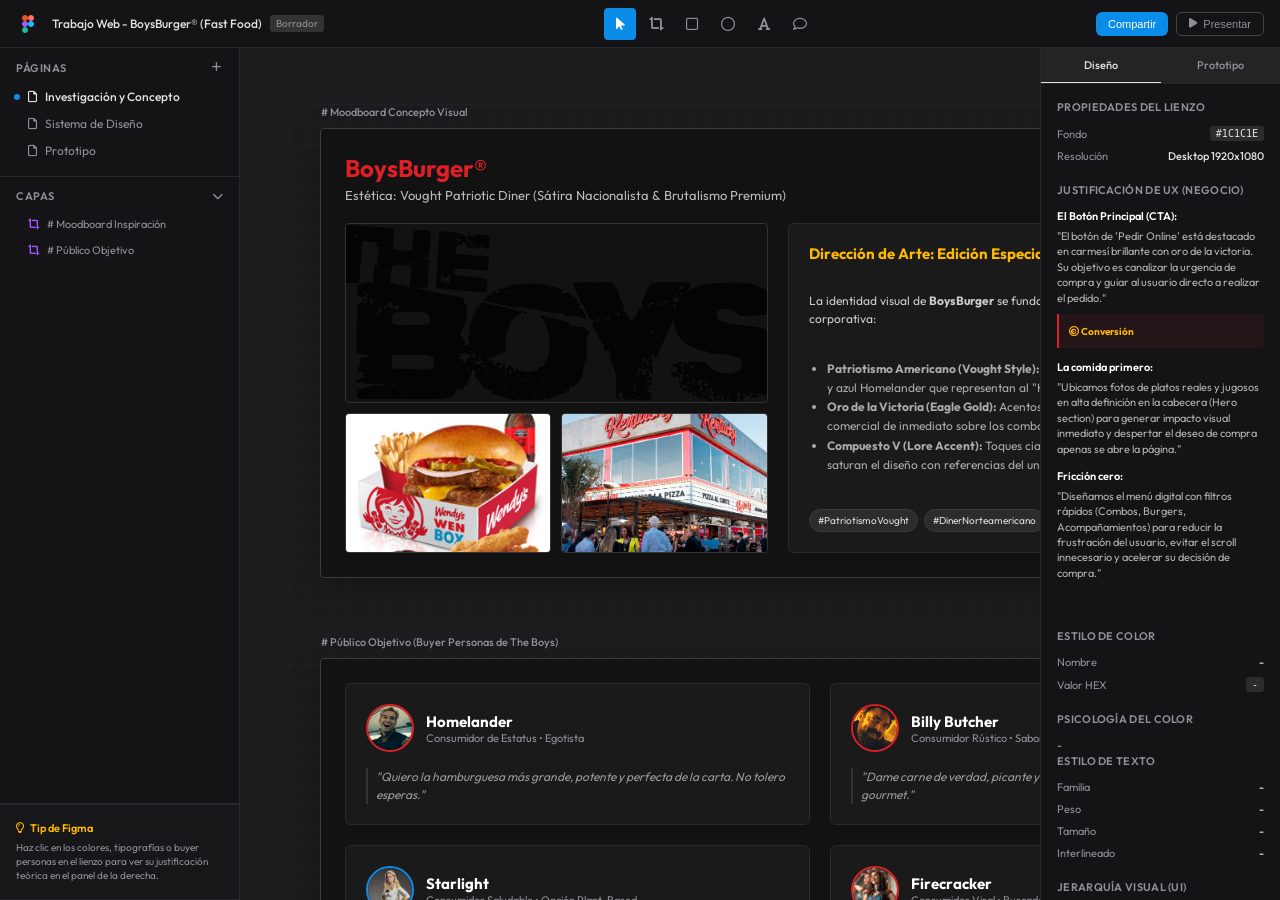
==== commit 853e9958: "feat(content): highlight hero section, Combo Patria featured state, and update design swatches" ====
--- a/index.html
+++ b/index.html
@@ -145,10 +145,10 @@
               <div class="moodboard-container">
                 <div class="moodboard-header">
                   <h3>BoysBurger®</h3>
-                  <p class="concept-tagline">Estética: Vibrante, Enérgica, Moderna y Juvenil</p>
+                  <p class="concept-tagline">Estética: Vought Patriotic Diner (Sátira Nacionalista & Brutalismo Premium)</p>
                 </div>
                 
-                <div class="moodboard-grid-custom">
+                <div class="colors-grid" style="grid-template-columns: 1fr 1.2fr; gap: 20px; width: 100%;">
                   <div class="moodboard-images-collage">
                     <div class="collage-img-wrap span-2">
                       <img src="theboys_img.svg" alt="The Boys Logo" class="collage-img">
@@ -162,17 +162,17 @@
                   </div>
                   
                   <div class="moodboard-details">
-                    <h4>Dirección de Arte de Comida Rápida</h4>
-                    <p>La propuesta artística de <strong>BoysBurger</strong> se sostiene sobre pilares de alto impacto visual:</p>
+                    <h4>Dirección de Arte: Edición Especial de Vought</h4>
+                    <p>La identidad visual de <strong>BoysBurger</strong> se fundamenta en la propaganda nacionalista corporativa:</p>
                     <ul>
-                      <li><strong>Fuego & Velocidad:</strong> Tonos de rojo pasión que aceleran el pulso y estimulan la sensación de apetito inmediato.</li>
-                      <li><strong>Juventud & Diversión:</strong> Acentos amarillos brillantes que recuerdan a la mostaza, el queso derretido y la calidez del servicio rápido.</li>
-                      <li><strong>Brutalismo Moderno:</strong> Fondos oscuros de carbón y tipografías enérgicas que conectan con la cultura popular y le dan un aspecto premium a la comida rápida.</li>
+                      <li><strong>Patriotismo Americano (Vought Style):</strong> Fusión de franjas verticales rojas, blancas y azul Homelander que representan al "Héroe de América".</li>
+                      <li><strong>Oro de la Victoria (Eagle Gold):</strong> Acentos dorados brillantes que llaman la atención comercial de inmediato sobre los combos insignia.</li>
+                      <li><strong>Compuesto V (Lore Accent):</strong> Toques cian que aportan un contraste fluorescente y saturan el diseño con referencias del universo de la serie.</li>
                     </ul>
                     <div class="aesthetic-chips">
-                      <span class="chip">#ComidaRápidaVibrante</span>
-                      <span class="chip">#BrandingDeImpacto</span>
-                      <span class="chip">#ApetitoVisual</span>
+                      <span class="chip">#PatriotismoVought</span>
+                      <span class="chip">#DinerNorteamericano</span>
+                      <span class="chip">#SaborDeSuperhéroe</span>
                     </div>
                   </div>
                 </div>
@@ -332,44 +332,44 @@
             <div class="frame-content">
               <div class="design-system-card">
                 <h3>Colores BoysBurger</h3>
-                <p class="ds-subtitle">Paleta cromática cálida diseñada bajo principios de neuromarketing gastronómico.</p>
+                <p class="ds-subtitle">Paleta cromática Vought Patriotic Diner diseñada bajo principios de neuromarketing y estética corporativa.</p>
                 
                 <div class="colors-grid">
                   <!-- Color 1: Rojo -->
                   <div class="color-item-wrap select-color" 
                        data-color-name="Vought Red (Primario)" 
-                       data-color-hex="#D12630" 
-                       data-color-use="Elegimos esta paleta cálida porque, según la psicología del color, el rojo estimula el ritmo cardíaco, despierta el apetito y transmite la energía e inmediatez del fast-food. Usado en CTAs principales y botones de compra.">
-                    <div class="color-circle" style="background-color: #d12630;"></div>
-                    <span class="color-hex">#D12630</span>
+                       data-color-hex="#DF1F26" 
+                       data-color-use="El rojo carmesí estimula el ritmo cardíaco, despierta el apetito y transmite la energía e inmediatez del fast-food, además de asociarse a la icónica capa de Homelander. Usado en CTAs principales y botones de compra.">
+                    <div class="color-circle" style="background-color: #df1f26;"></div>
+                    <span class="color-hex">#DF1F26</span>
                     <span class="color-label">Vought Red</span>
                   </div>
                   <!-- Color 2: Amarillo -->
                   <div class="color-item-wrap select-color" 
-                       data-color-name="Mustard Yellow (Acento)" 
-                       data-color-hex="#FFC72C" 
-                       data-color-use="El amarillo mostaza aporta optimismo, juventud y dinamismo. Llama la atención de inmediato y se asocia al queso derretido y aderezos. Usado para destacar precios, insignias y promociones virales.">
-                    <div class="color-circle" style="background-color: #ffc72c;"></div>
-                    <span class="color-hex">#FFC72C</span>
-                    <span class="color-label">Mustard Yellow</span>
-                  </div>
-                  <!-- Color 3: Carbón -->
+                       data-color-name="Eagle Gold (Acento)" 
+                       data-color-hex="#FFB800" 
+                       data-color-use="El amarillo oro representa éxito, patriotismo y el estatus premium de Vought, evocando las hombreras y detalles dorados del traje de Homelander. Usado para destacar precios y el Combo Patria.">
+                    <div class="color-circle" style="background-color: #ffb800;"></div>
+                    <span class="color-hex">#FFB800</span>
+                    <span class="color-label">Eagle Gold</span>
+                  </div>
+                  <!-- Color 3: Azul -->
                   <div class="color-item-wrap select-color" 
-                       data-color-name="Noir Charcoal (Fondo)" 
-                       data-color-hex="#121212" 
-                       data-color-use="Aporta la sofisticación del concepto de 'brutalismo moderno'. Posiciona a la marca como una opción premium dentro del sector fast-food, creando un contraste espectacular con el rojo y amarillo.">
-                    <div class="color-circle" style="background-color: #121212; border: 1px solid #333;"></div>
-                    <span class="color-hex">#121212</span>
-                    <span class="color-label">Noir Charcoal</span>
-                  </div>
-                  <!-- Color 4: Blanco Off-White -->
+                       data-color-name="Homelander Blue (Fondo/Soporte)" 
+                       data-color-hex="#0B2240" 
+                       data-color-use="El azul marino profundo evoca el patriotismo norteamericano y el traje oficial de Homelander. Reemplaza el negro puro de fondo para lograr una estética sofisticada de Vought Diner.">
+                    <div class="color-circle" style="background-color: #0b2240; border: 1px solid rgba(255,255,255,0.1);"></div>
+                    <span class="color-hex">#0B2240</span>
+                    <span class="color-label">Homelander Blue</span>
+                  </div>
+                  <!-- Color 4: Compuesto V Cyan -->
                   <div class="color-item-wrap select-color" 
-                       data-color-name="Pure Contrast (Texto/Bordes)" 
-                       data-color-hex="#FFFFFF" 
-                       data-color-use="Utilizado para la legibilidad máxima en descripciones de productos y elementos activos. Brinda una lectura limpia sin cansar la vista en pantallas móviles.">
-                    <div class="color-circle" style="background-color: #ffffff; border: 1px solid #ddd;"></div>
-                    <span class="color-hex">#FFFFFF</span>
-                    <span class="color-label">Off-White</span>
+                       data-color-name="Compound V (Acento Lore)" 
+                       data-color-hex="#00F0FF" 
+                       data-color-use="El cian neón sirve como acento de Compuesto V. Introduce un detalle narrativo único para catalogar platos experimentales, picantes explosivos o la opción vegetariana.">
+                    <div class="color-circle" style="background-color: #00f0ff;"></div>
+                    <span class="color-hex">#00F0FF</span>
+                    <span class="color-label">Compound V</span>
                   </div>
                 </div>
                 <p class="click-note"><i class="fa-solid fa-info-circle"></i> Haz clic en un color para inspeccionar su justificación teórica en el panel derecho.</p>
@@ -527,7 +527,7 @@
                   <div class="hero-container">
                     <div class="hero-text-content">
                       <span class="hero-tagline">100% Carne Fresca a la Brasa</span>
-                      <h1 class="hero-title">Hamburguesas tan potentes que te salvarán el día</h1>
+                      <h1 class="hero-title">Hamburguesas tan <span class="highlight-red">potentes</span> que te <span class="highlight-gold">salvarán el día</span></h1>
                       <p class="hero-description">
                         En <strong>BoysBurger®</strong> rompemos las reglas del fast-food convencional. Elaboramos nuestras hamburguesas con carne vacuna fresca de primera calidad (nunca congelada), queso cheddar real y salsas caseras explosivas. ¡Elige tu combo y experimenta el verdadero sabor del poder!
                       </p>
@@ -563,11 +563,11 @@
                     <div class="menu-grid">
                       
                       <!-- Combos: Homelander -->
-                      <article class="menu-card" data-category="combos">
+                      <article class="menu-card" data-category="combos" data-featured="true">
                         <div class="menu-card-img-wrap">
                           <img src="Bigdaddys_img.jpg" alt="Combo Patria" class="menu-card-img">
                           <span class="dish-category">Combo</span>
-                          <span class="dish-badge">Popular 🔥</span>
+                          <span class="dish-badge">Vought Approved 🌟</span>
                         </div>
                         <div class="menu-card-info">
                           <div class="menu-card-header">
@@ -585,7 +585,7 @@
                         <div class="menu-card-img-wrap">
                           <img src="wendys_img.jpeg" alt="Combo Carnicero" class="menu-card-img">
                           <span class="dish-category">Combo</span>
-                          <span class="dish-badge">Spicy 🌶️</span>
+                          <span class="dish-badge badge-spicy">Spicy 🌶️</span>
                         </div>
                         <div class="menu-card-info">
                           <div class="menu-card-header">
@@ -603,7 +603,7 @@
                         <div class="menu-card-img-wrap">
                           <img src="Bigdaddys_img.jpg" alt="Estrella Veggie" class="menu-card-img">
                           <span class="dish-category">Burger</span>
-                          <span class="dish-badge">Veggie 🌱</span>
+                          <span class="dish-badge badge-veggie">Veggie 🌱</span>
                         </div>
                         <div class="menu-card-info">
                           <div class="menu-card-header">
@@ -621,7 +621,7 @@
                         <div class="menu-card-img-wrap">
                           <img src="kfc_img_1.webp" alt="Alitas Firecracker" class="menu-card-img">
                           <span class="dish-category">Alitas</span>
-                          <span class="dish-badge">Explosiva 💥</span>
+                          <span class="dish-badge badge-spicy">Explosiva 💥</span>
                         </div>
                         <div class="menu-card-info">
                           <div class="menu-card-header">
@@ -866,7 +866,7 @@
             <h4 class="prop-title">Propiedades del Lienzo</h4>
             <div class="prop-row">
               <span class="prop-label">Fondo</span>
-              <code class="code-value">#2C2C2C</code>
+              <code class="code-value">#1C1C1E</code>
             </div>
             <div class="prop-row">
               <span class="prop-label">Resolución</span>
@@ -878,7 +878,7 @@
               
               <div class="prop-row" style="margin-bottom: 12px; display: block;">
                 <span class="prop-label" style="font-weight:600; color:#fff;">El Botón Principal (CTA):</span>
-                <p class="prop-text-desc">"El botón de 'Pedir Online' o 'Ver Combos' está siempre visible y en un color amarillo contrastante. El objetivo de la web es convertir visitas en clientes reales y reducir el abandono."</p>
+                <p class="prop-text-desc">"El botón de 'Pedir Online' está destacado en carmesí brillante con oro de la victoria. Su objetivo es canalizar la urgencia de compra y guiar al usuario directo a realizar el pedido."</p>
                 <div class="bg-accent-box">
                   <span class="prop-label" style="font-size: 10px; color: var(--brand-yellow); font-weight:700;"><i class="fa-solid fa-bullseye"></i> Conversión</span>
                 </div>
--- a/styles.css
+++ b/styles.css
@@ -3,34 +3,50 @@
    ========================================================================== */
 :root {
   /* Figma Interface Design System Colors */
-  --figma-bg: #2c2c2c;
-  --figma-sidebar: #1e1e1e;
-  --figma-panel-header: #2c2c2c;
-  --figma-border: #333333;
+  --figma-bg: #1c1c1e;
+  --figma-sidebar: #121214;
+  --figma-panel-header: #1c1c1e;
+  --figma-border: #28282c;
   --figma-text-primary: #e3e3e3;
-  --figma-text-secondary: #969696;
+  --figma-text-secondary: #909098;
   --figma-accent: #0c8ce9;
-  --figma-accent-light: rgba(12, 140, 233, 0.1);
-  --figma-grid-color: rgba(255, 255, 255, 0.03);
-
-  /* BoysBurger Brand Design System Colors (Cálida y Enérgica) */
-  --brand-red: #d12630;         /* Estimula apetito y energía (Wendy's Red) */
-  --brand-red-hover: #b01d25;
-  --brand-yellow: #ffc72c;      /* Acento de diversión, juventud y rapidez */
-  --brand-yellow-hover: #e0ad20;
-  --brand-charcoal: #121212;    /* Aporta sofisticación, modernidad y contraste */
-  --brand-gray-dark: #1a1a1a;
-  --brand-gray-light: #f5f5f5;
+  --figma-accent-light: rgba(12, 140, 233, 0.15);
+  --figma-grid-color: rgba(255, 255, 255, 0.02);
+
+  /* BoysBurger Brand Design System Colors (Homelander / Vought Patriotic Theme) */
+  --brand-blue: #0b2240;         /* Deep Navy Blue (Homelander suit base) */
+  --brand-blue-hover: #07172c;
+  --brand-blue-light: #163660;
+  --brand-red: #df1f26;          /* Vivid Crimson Red (Vought cape red) */
+  --brand-red-hover: #b9151b;
+  --brand-gold: #ffb800;         /* Electric Golden Yellow (Homelander gold) */
+  --brand-gold-hover: #e09e00;
+  --brand-charcoal: #080d16;     /* Deep navy-charcoal background */
+  --brand-gray-dark: #0f1826;    /* Dark theme secondary surfaces */
+  --brand-gray-light: #f8f9fa;
   --brand-white: #ffffff;
-  --brand-border: #2c2c2c;
-  --brand-border-muted: rgba(255, 255, 255, 0.1);
+  --brand-border: rgba(255, 255, 255, 0.08);
+  --brand-border-muted: rgba(255, 255, 255, 0.05);
+  
+  /* Compound V accent for special lore badges */
+  --brand-cyan: #00f0ff;
+
+  /* Backward Compatibility Aliases */
+  --brand-yellow: var(--brand-gold);
+  --brand-yellow-hover: var(--brand-gold-hover);
+
+  /* Retro Diner Stripe Patterns */
+  --stripe-pattern: repeating-linear-gradient(45deg, var(--brand-red) 0px, var(--brand-red) 10px, var(--brand-white) 10px, var(--brand-white) 20px);
+  --stripe-pattern-subtle: repeating-linear-gradient(45deg, rgba(223, 31, 38, 0.1) 0px, rgba(223, 31, 38, 0.1) 8px, transparent 8px, transparent 16px);
+  --stripe-vertical: repeating-linear-gradient(90deg, rgba(223, 31, 38, 0.15) 0px, rgba(223, 31, 38, 0.15) 4px, transparent 4px, transparent 12px);
 
   /* Typography Fonts */
   --font-sans: 'Outfit', -apple-system, BlinkMacSystemFont, "Segoe UI", Roboto, sans-serif;
-  --font-heading: 'Outfit', sans-serif; /* Usaremos pesos extra-bold para simular Lilita/impacto */
+  --font-heading: 'Outfit', sans-serif;
   
   /* Transitions */
-  --transition-smooth: all 0.3s cubic-bezier(0.4, 0, 0.2, 1);
+  --transition-smooth: all 0.3s cubic-bezier(0.25, 0.8, 0.25, 1);
+  --transition-fast: all 0.15s cubic-bezier(0.25, 0.8, 0.25, 1);
 }
 
 * {
@@ -78,7 +94,9 @@
 /* 1. TOP TOOLBAR */
 #figma-topbar {
   height: 48px;
-  background-color: var(--figma-sidebar);
+  background-color: rgba(18, 18, 20, 0.75);
+  backdrop-filter: blur(12px) saturate(180%);
+  -webkit-backdrop-filter: blur(12px) saturate(180%);
   border-bottom: 1px solid var(--figma-border);
   display: flex;
   justify-content: space-between;
@@ -203,7 +221,9 @@
 /* 3. LEFT PAGES & LAYERS PANEL */
 #figma-leftpanel {
   width: 240px;
-  background-color: var(--figma-sidebar);
+  background-color: rgba(18, 18, 20, 0.7);
+  backdrop-filter: blur(12px) saturate(180%);
+  -webkit-backdrop-filter: blur(12px) saturate(180%);
   border-right: 1px solid var(--figma-border);
   display: flex;
   flex-direction: column;
@@ -375,6 +395,8 @@
 
 .canvas-page {
   display: none;
+  opacity: 0;
+  transform: translateY(15px);
   flex-direction: column;
   gap: 80px;
   align-items: flex-start;
@@ -382,6 +404,18 @@
 
 .canvas-page.active {
   display: flex;
+  animation: pageFadeIn 0.4s cubic-bezier(0.25, 0.8, 0.25, 1) forwards;
+}
+
+@keyframes pageFadeIn {
+  from {
+    opacity: 0;
+    transform: translateY(12px);
+  }
+  to {
+    opacity: 1;
+    transform: translateY(0);
+  }
 }
 
 /* 5. FIGMA CANVAS FRAMES */
@@ -440,7 +474,9 @@
 /* 6. RIGHT PROPERTIES SIDEBAR */
 #figma-rightpanel {
   width: 240px;
-  background-color: var(--figma-sidebar);
+  background-color: rgba(18, 18, 20, 0.7);
+  backdrop-filter: blur(12px) saturate(180%);
+  -webkit-backdrop-filter: blur(12px) saturate(180%);
   border-left: 1px solid var(--figma-border);
   display: flex;
   flex-direction: column;
@@ -931,76 +967,139 @@
   position: sticky;
   top: 0;
   width: 100%;
-  background-color: rgba(18, 18, 18, 0.95);
-  backdrop-filter: blur(10px);
-  border-bottom: 1px solid var(--brand-border-muted);
+  background-color: rgba(8, 13, 22, 0.85);
+  backdrop-filter: blur(12px) saturate(180%);
+  -webkit-backdrop-filter: blur(12px) saturate(180%);
+  border-bottom: 1px solid rgba(255, 255, 255, 0.08);
   z-index: 100;
   transition: var(--transition-smooth);
+}
+
+/* Beautiful Patriotic Ribbon at top of Header */
+.restaurant-header::before {
+  content: '';
+  position: absolute;
+  top: 0;
+  left: 0;
+  right: 0;
+  height: 4px;
+  background: repeating-linear-gradient(90deg, 
+    var(--brand-red) 0px, var(--brand-red) 16px, 
+    var(--brand-white) 16px, var(--brand-white) 32px, 
+    var(--brand-blue-light) 32px, var(--brand-blue-light) 48px,
+    var(--brand-white) 48px, var(--brand-white) 64px
+  );
+  z-index: 101;
 }
 
 .header-container {
   max-width: 950px;
   margin: 0 auto;
-  padding: 14px 20px;
+  padding: 16px 20px 12px 20px;
   display: flex;
   justify-content: space-between;
   align-items: center;
 }
 
 .restaurant-logo {
-  font-size: 20px;
+  font-size: 22px;
   font-weight: 900;
+  letter-spacing: -0.03em;
+  text-transform: uppercase;
+  color: var(--brand-white);
+  display: flex;
+  align-items: center;
+  gap: 6px;
+}
+
+.logo-accent {
   color: var(--brand-red);
-  letter-spacing: -0.5px;
-  display: flex;
-  align-items: center;
-  gap: 8px;
-}
-
-.logo-accent {
-  color: var(--brand-yellow);
+  background: linear-gradient(135deg, var(--brand-red) 30%, var(--brand-gold) 100%);
+  -webkit-background-clip: text;
+  -webkit-text-fill-color: transparent;
+  font-style: italic;
 }
 
 .restaurant-nav ul {
   list-style: none;
   display: flex;
-  gap: 20px;
+  gap: 24px;
 }
 
 .nav-link {
   font-size: 12px;
-  font-weight: 600;
-  text-transform: uppercase;
-  letter-spacing: 0.5px;
-  color: #bbb;
-  transition: var(--transition-smooth);
-}
-
-.nav-link:hover {
-  color: var(--brand-yellow);
-}
-
-.header-cta-btn {
-  background-color: var(--brand-red);
-  color: white;
-  font-size: 11px;
   font-weight: 700;
   text-transform: uppercase;
-  padding: 8px 16px;
-  border-radius: 4px;
-  transition: var(--transition-smooth);
+  letter-spacing: 0.05em;
+  color: rgba(255, 255, 255, 0.7);
+  transition: var(--transition-fast);
+  padding: 4px 0;
+  position: relative;
+}
+
+.nav-link::after {
+  content: '';
+  position: absolute;
+  bottom: 0;
+  left: 0;
+  width: 0;
+  height: 2px;
+  background-color: var(--brand-gold);
+  transition: var(--transition-fast);
+}
+
+.nav-link:hover {
+  color: var(--brand-gold);
+}
+
+.nav-link:hover::after {
+  width: 100%;
+}
+
+.header-cta-btn {
+  background: linear-gradient(135deg, var(--brand-red) 0%, #b90e17 100%);
+  color: white;
+  font-size: 11px;
+  font-weight: 800;
+  text-transform: uppercase;
+  letter-spacing: 0.05em;
+  padding: 8px 18px;
+  border-radius: 6px;
+  box-shadow: 0 4px 10px rgba(223, 31, 38, 0.25);
+  transition: var(--transition-fast);
 }
 
 .header-cta-btn:hover {
-  background-color: var(--brand-red-hover);
-  box-shadow: 0 4px 10px rgba(209, 38, 48, 0.3);
+  transform: translateY(-1px);
+  box-shadow: 0 6px 14px rgba(223, 31, 38, 0.4);
+  background: linear-gradient(135deg, #ff2e3b 0%, #b90e17 100%);
+}
+
+.header-cta-btn:active {
+  transform: scale(0.96);
 }
 
 /* 2. HERO SECTION */
 .hero-section {
-  padding: 60px 0;
-  border-bottom: 1px solid var(--brand-border-muted);
+  padding: 90px 0;
+  background: radial-gradient(circle at 80% 50%, rgba(223, 31, 38, 0.12) 0%, rgba(11, 34, 64, 0.05) 50%, transparent 100%), 
+              linear-gradient(180deg, var(--brand-charcoal) 0%, #05080e 100%);
   position: relative;
+  overflow: hidden;
+  border-bottom: 1px solid var(--brand-border);
+}
+
+/* Subtle patriotic diner vertical stripe texture in background */
+.hero-section::before {
+  content: '';
+  position: absolute;
+  top: 0;
+  left: 0;
+  right: 0;
+  bottom: 0;
+  background-image: var(--stripe-vertical);
+  opacity: 0.1;
+  pointer-events: none;
 }
 
 .hero-container {
@@ -1009,7 +1108,9 @@
   padding: 0 20px;
   display: flex;
   align-items: center;
-  gap: 40px;
+  gap: 50px;
+  position: relative;
+  z-index: 2;
 }
 
 .hero-text-content {
@@ -1018,68 +1119,102 @@
 
 .hero-tagline {
   font-size: 11px;
-  font-weight: 700;
+  font-weight: 800;
   text-transform: uppercase;
-  color: var(--brand-yellow);
-  letter-spacing: 1.5px;
+  color: var(--brand-gold);
+  letter-spacing: 2px;
   display: inline-block;
-  margin-bottom: 8px;
+  margin-bottom: 12px;
+  background-color: rgba(255, 184, 0, 0.08);
+  padding: 4px 10px;
+  border-radius: 4px;
+  border: 1px solid rgba(255, 184, 0, 0.15);
 }
 
 .hero-title {
-  font-size: 38px;
+  font-size: 46px;
   font-weight: 900;
-  line-height: 1.1;
+  line-height: 1.05;
+  letter-spacing: -0.03em;
   color: var(--brand-white);
-  margin-bottom: 16px;
+  margin-bottom: 20px;
+  text-transform: uppercase;
+}
+
+.hero-title span.highlight-red {
+  color: var(--brand-red);
+  background: linear-gradient(135deg, #ff2e3b 0%, #b90e17 100%);
+  -webkit-background-clip: text;
+  -webkit-text-fill-color: transparent;
+}
+
+.hero-title span.highlight-gold {
+  color: var(--brand-gold);
+  text-shadow: 0 0 15px rgba(255, 184, 0, 0.25);
 }
 
 .hero-description {
-  font-size: 13px;
-  color: #ccc;
-  margin-bottom: 24px;
+  font-size: 14px;
+  color: #a0aec0;
+  margin-bottom: 28px;
   line-height: 1.6;
 }
 
 .hero-actions {
   display: flex;
-  gap: 12px;
+  gap: 16px;
 }
 
 .btn-primary {
-  background-color: var(--brand-red);
+  background: linear-gradient(135deg, #ff2e3b 0%, #b90e17 100%);
   color: white;
   font-size: 12px;
-  font-weight: 700;
+  font-weight: 800;
   text-transform: uppercase;
-  padding: 12px 24px;
-  border-radius: 4px;
+  letter-spacing: 0.05em;
+  padding: 14px 28px;
+  border-radius: 6px;
   border: none;
   cursor: pointer;
-  transition: var(--transition-smooth);
+  box-shadow: 0 4px 12px rgba(223, 31, 38, 0.25);
+  transition: var(--transition-fast);
+  display: inline-flex;
+  align-items: center;
+  justify-content: center;
 }
 
 .btn-primary:hover {
-  background-color: var(--brand-red-hover);
-  box-shadow: 0 4px 12px rgba(209, 38, 48, 0.4);
+  transform: translateY(-2px);
+  box-shadow: 0 6px 16px rgba(223, 31, 38, 0.4), 0 0 10px rgba(255, 46, 59, 0.2);
+  background: linear-gradient(135deg, #ff4753 0%, #b90e17 100%);
+}
+
+.btn-primary:active {
+  transform: translateY(0) scale(0.96);
 }
 
 .btn-secondary {
-  background-color: transparent;
+  background-color: rgba(255, 255, 255, 0.02);
   color: var(--brand-white);
   font-size: 12px;
-  font-weight: 700;
+  font-weight: 800;
   text-transform: uppercase;
-  padding: 11px 24px;
-  border-radius: 4px;
-  border: 1px solid #444;
+  letter-spacing: 0.05em;
+  padding: 13px 28px;
+  border-radius: 6px;
+  border: 1px solid rgba(255, 255, 255, 0.15);
   cursor: pointer;
-  transition: var(--transition-smooth);
+  transition: var(--transition-fast);
 }
 
 .btn-secondary:hover {
-  background-color: rgba(255, 255, 255, 0.05);
-  border-color: #666;
+  background-color: rgba(255, 255, 255, 0.08);
+  border-color: rgba(255, 255, 255, 0.3);
+  transform: translateY(-2px);
+}
+
+.btn-secondary:active {
+  transform: translateY(0) scale(0.96);
 }
 
 .hero-image-wrap {
@@ -1145,60 +1280,86 @@
 .menu-filters {
   display: flex;
   justify-content: center;
-  gap: 8px;
-  margin-bottom: 30px;
+  gap: 10px;
+  margin-bottom: 35px;
 }
 
 .filter-btn {
-  background-color: #1a1a1a;
-  border: 1px solid #2a2a2a;
-  color: #bbb;
-  padding: 6px 16px;
+  background-color: var(--brand-gray-dark);
+  border: 1px solid rgba(255, 255, 255, 0.1);
+  color: rgba(255, 255, 255, 0.7);
+  padding: 8px 18px;
   border-radius: 20px;
   font-size: 11px;
-  font-weight: 600;
+  font-weight: 700;
   cursor: pointer;
-  transition: var(--transition-smooth);
+  transition: var(--transition-fast);
+  text-transform: uppercase;
+  letter-spacing: 0.05em;
 }
 
 .filter-btn:hover {
-  border-color: #444;
+  border-color: var(--brand-gold);
   color: var(--brand-white);
+  transform: translateY(-1px);
+}
+
+.filter-btn:active {
+  transform: scale(0.95);
 }
 
 .filter-btn.active {
-  background-color: var(--brand-yellow);
-  border-color: var(--brand-yellow);
-  color: var(--brand-charcoal);
-  font-weight: 700;
+  background-color: var(--brand-gold);
+  border-color: var(--brand-gold);
+  color: #05080e;
+  font-weight: 800;
+  box-shadow: 0 4px 10px rgba(255, 184, 0, 0.25);
 }
 
 /* Menu Grid */
 .menu-grid {
   display: grid;
   grid-template-columns: repeat(auto-fill, minmax(280px, 1fr));
-  gap: 20px;
+  gap: 24px;
 }
 
 .menu-card {
-  background-color: #181818;
-  border: 1px solid var(--brand-border-muted);
-  border-radius: 6px;
+  background-color: #0b1523;
+  border: 1px solid rgba(255, 255, 255, 0.06);
+  border-radius: 8px;
   overflow: hidden;
   transition: var(--transition-smooth);
   display: flex;
   flex-direction: column;
+  position: relative;
 }
 
 .menu-card:hover {
-  transform: translateY(-4px);
-  border-color: rgba(255, 199, 44, 0.3);
-  box-shadow: 0 8px 24px rgba(0, 0, 0, 0.4);
+  transform: translateY(-6px);
+  border-color: var(--brand-gold);
+  box-shadow: 0 12px 30px rgba(223, 31, 38, 0.15), 0 0 15px rgba(255, 184, 0, 0.05);
+}
+
+/* Highlight the Homeland combo card uniquely */
+.menu-card[data-featured="true"] {
+  border: 1px dashed var(--brand-gold);
+  background: linear-gradient(180deg, #0d1e34 0%, #0b1523 100%);
+}
+
+.menu-card[data-featured="true"]::before {
+  content: '';
+  position: absolute;
+  top: 0;
+  left: 0;
+  right: 0;
+  height: 3px;
+  background: var(--stripe-pattern);
+  z-index: 2;
 }
 
 .menu-card-img-wrap {
   width: 100%;
-  height: 160px;
+  height: 165px;
   overflow: hidden;
   position: relative;
 }
@@ -1207,7 +1368,7 @@
   width: 100%;
   height: 100%;
   object-fit: cover;
-  transition: transform 0.5s ease;
+  transition: transform 0.5s cubic-bezier(0.25, 0.8, 0.25, 1);
 }
 
 .menu-card:hover .menu-card-img {
@@ -1216,32 +1377,50 @@
 
 .dish-category {
   position: absolute;
-  top: 10px;
-  left: 10px;
+  top: 12px;
+  left: 12px;
   font-size: 9px;
-  font-weight: 700;
+  font-weight: 800;
   text-transform: uppercase;
   background-color: var(--brand-red);
   color: white;
-  padding: 3px 8px;
-  border-radius: 3px;
+  padding: 4px 8px;
+  border-radius: 4px;
+  letter-spacing: 0.05em;
+  z-index: 2;
+  box-shadow: 0 2px 6px rgba(0, 0, 0, 0.3);
 }
 
 .dish-badge {
   position: absolute;
-  top: 10px;
-  right: 10px;
+  top: 12px;
+  right: 12px;
   font-size: 9px;
-  font-weight: 700;
+  font-weight: 800;
   text-transform: uppercase;
-  background-color: var(--brand-yellow);
-  color: var(--brand-charcoal);
-  padding: 3px 8px;
-  border-radius: 3px;
+  background-color: var(--brand-gold);
+  color: #05080e;
+  padding: 4px 8px;
+  border-radius: 4px;
+  letter-spacing: 0.05em;
+  z-index: 2;
+  box-shadow: 0 2px 6px rgba(0, 0, 0, 0.3);
+}
+
+/* Custom styles for Compound V and Special theme badges */
+.dish-badge.badge-spicy {
+  background-color: var(--brand-red);
+  color: white;
+}
+
+.dish-badge.badge-veggie {
+  background-color: var(--brand-cyan);
+  color: #05080e;
+  text-shadow: 0 0 5px rgba(0, 240, 255, 0.3);
 }
 
 .menu-card-info {
-  padding: 16px;
+  padding: 20px;
   display: flex;
   flex-direction: column;
   flex: 1;
@@ -1251,27 +1430,29 @@
   display: flex;
   justify-content: space-between;
   align-items: flex-start;
-  margin-bottom: 8px;
+  margin-bottom: 10px;
+  gap: 8px;
 }
 
 .dish-title {
-  font-size: 15px;
+  font-size: 16px;
   font-weight: 800;
   color: var(--brand-white);
-  line-height: 1.2;
+  line-height: 1.25;
 }
 
 .dish-price {
-  font-size: 15px;
-  font-weight: 700;
-  color: var(--brand-yellow);
+  font-size: 16px;
+  font-weight: 800;
+  color: var(--brand-gold);
+  text-shadow: 0 0 10px rgba(255, 184, 0, 0.2);
 }
 
 .dish-description {
-  font-size: 11px;
-  color: #aaa;
-  line-height: 1.5;
-  margin-bottom: 16px;
+  font-size: 12px;
+  color: #a0aec0;
+  line-height: 1.55;
+  margin-bottom: 0;
   flex: 1;
 }
 
@@ -1506,36 +1687,45 @@
 }
 
 .form-group input:focus, .form-group select:focus, .form-group textarea:focus {
-  border-color: var(--brand-red);
-  background-color: #202020;
+  border-color: var(--brand-gold);
+  background-color: var(--brand-blue-hover);
+  box-shadow: 0 0 8px rgba(255, 184, 0, 0.15);
+  outline: none;
 }
 
 .error-msg {
-  font-size: 9px;
-  color: #ff3b30;
-  margin-top: 2px;
+  font-size: 10px;
+  color: #ff4d4d;
+  margin-top: 4px;
   display: none;
+  font-weight: 500;
 }
 
 .btn-form-submit {
   width: 100%;
-  background-color: var(--brand-yellow);
-  color: var(--brand-charcoal);
+  background: linear-gradient(135deg, var(--brand-gold) 0%, #d49500 100%);
+  color: #05080e;
   font-weight: 800;
   text-transform: uppercase;
-  padding: 10px 0;
+  padding: 12px 0;
   border: none;
-  border-radius: 4px;
+  border-radius: 6px;
   cursor: pointer;
-  transition: var(--transition-smooth);
-  font-size: 11px;
-  letter-spacing: 0.5px;
+  transition: var(--transition-fast);
+  font-size: 11px;
+  letter-spacing: 0.05em;
   margin-top: 8px;
+  box-shadow: 0 4px 12px rgba(255, 184, 0, 0.2);
 }
 
 .btn-form-submit:hover {
-  background-color: var(--brand-yellow-hover);
-  box-shadow: 0 4px 12px rgba(255, 199, 44, 0.2);
+  background: linear-gradient(135deg, #ffc425 0%, var(--brand-gold) 100%);
+  box-shadow: 0 6px 16px rgba(255, 184, 0, 0.35), 0 0 10px rgba(255, 184, 0, 0.15);
+  transform: translateY(-2px);
+}
+
+.btn-form-submit:active {
+  transform: translateY(0) scale(0.97);
 }
 
 /* Form Success Modal overlay */
@@ -1545,8 +1735,8 @@
   left: 0;
   width: 100%;
   height: 100%;
-  background-color: rgba(18, 18, 18, 0.95);
-  backdrop-filter: blur(8px);
+  background-color: rgba(5, 8, 14, 0.96);
+  backdrop-filter: blur(12px);
   display: flex;
   align-items: center;
   justify-content: center;
@@ -1563,84 +1753,118 @@
 }
 
 .success-content {
+  background-color: #0b1523;
+  border: 1px solid var(--brand-border);
+  border-radius: 8px;
+  padding: 24px;
+  width: 100%;
+  max-width: 320px;
+  box-shadow: 0 15px 40px rgba(0, 0, 0, 0.6);
+  display: flex;
+  flex-direction: column;
+  align-items: center;
+  position: relative;
+  overflow: hidden;
+}
+
+/* Add a diagonal red-white-blue stripe accent at the corner of the receipt */
+.success-content::before {
+  content: '';
+  position: absolute;
+  top: 0;
+  right: 0;
+  width: 60px;
+  height: 8px;
+  background: var(--stripe-pattern);
+  transform: rotate(45deg) translate(20px, -15px);
+}
+
+.success-icon {
+  font-size: 38px;
+  color: var(--brand-gold);
+  margin-bottom: 12px;
+  text-shadow: 0 0 15px rgba(255, 184, 0, 0.4);
+}
+
+.success-content h3 {
+  font-size: 18px;
+  font-weight: 900;
+  color: var(--brand-white);
+  text-transform: uppercase;
+  margin-bottom: 6px;
+  letter-spacing: -0.02em;
+}
+
+.success-content p {
+  font-size: 11px;
+  color: #a0aec0;
+  margin-bottom: 16px;
   text-align: center;
-  display: flex;
-  flex-direction: column;
-  align-items: center;
+}
+
+.form-data-preview {
+  background-color: #05080e;
+  border: 1px solid rgba(255, 255, 255, 0.05);
+  border-radius: 6px;
   width: 100%;
-}
-
-.success-icon {
-  font-size: 32px;
-  color: #2e7559;
+  padding: 12px;
+  text-align: left;
+  margin-bottom: 16px;
+  box-shadow: inset 0 2px 8px rgba(0,0,0,0.5);
+}
+
+.form-data-preview h5 {
+  font-size: 10px;
+  font-weight: 700;
+  text-transform: uppercase;
+  color: var(--brand-gold);
   margin-bottom: 8px;
-}
-
-.success-content h3 {
-  font-size: 16px;
-  font-weight: 800;
+  letter-spacing: 0.05em;
+  border-bottom: 1px dashed rgba(255, 255, 255, 0.1);
+  padding-bottom: 4px;
+}
+
+.form-data-preview pre {
+  font-family: 'Courier New', Courier, monospace;
+  font-size: 10px;
+  color: #00f0ff;
+  white-space: pre-wrap;
+  word-break: break-all;
+  line-height: 1.4;
+}
+
+.backend-notice {
+  font-size: 10px;
+  color: #718096;
+  display: flex;
+  align-items: center;
+  gap: 6px;
+  margin-bottom: 16px;
+}
+
+.btn-success-close {
+  background-color: var(--brand-red);
   color: white;
   border: none;
-  margin-bottom: 4px;
-  padding: 0;
-}
-
-.success-content p {
-  font-size: 11px;
-  color: #ccc;
-  margin-bottom: 12px;
-}
-
-.form-data-preview {
-  background-color: #121212;
-  border: 1px solid #222;
-  border-radius: 4px;
+  padding: 10px 20px;
+  border-radius: 6px;
+  font-size: 11px;
+  font-weight: 700;
+  text-transform: uppercase;
+  cursor: pointer;
   width: 100%;
-  padding: 10px;
-  text-align: left;
-  margin-bottom: 12px;
-}
-
-.form-data-preview h5 {
-  font-size: 9px;
-  text-transform: uppercase;
-  color: var(--figma-text-secondary);
-  margin-bottom: 6px;
-  letter-spacing: 0.5px;
-}
-
-.form-data-preview pre {
-  font-family: monospace;
-  font-size: 9px;
-  color: #a259ff;
-  white-space: pre-wrap;
-  word-break: break-all;
-}
-
-.backend-notice {
-  font-size: 9px;
-  color: #bbb;
-  display: flex;
-  align-items: center;
-  gap: 4px;
-  margin-bottom: 12px;
-}
-
-.btn-success-close {
-  background-color: transparent;
-  color: #ddd;
-  border: 1px solid #444;
-  padding: 6px 16px;
-  border-radius: 4px;
-  font-size: 10px;
-  font-weight: 600;
-  cursor: pointer;
-  transition: var(--transition-smooth);
+  transition: var(--transition-fast);
+  box-shadow: 0 4px 12px rgba(223, 31, 38, 0.2);
 }
 
 .btn-success-close:hover {
-  background-color: rgba(255, 255, 255, 0.05);
-  color: white;
+  background-color: var(--brand-red-hover);
+  box-shadow: 0 6px 16px rgba(223, 31, 38, 0.35);
+  transform: scale(1.02);
+}
+
+.btn-success-close:active {
+  transform: scale(0.98);
 }
 
 /* 6. FOOTER */
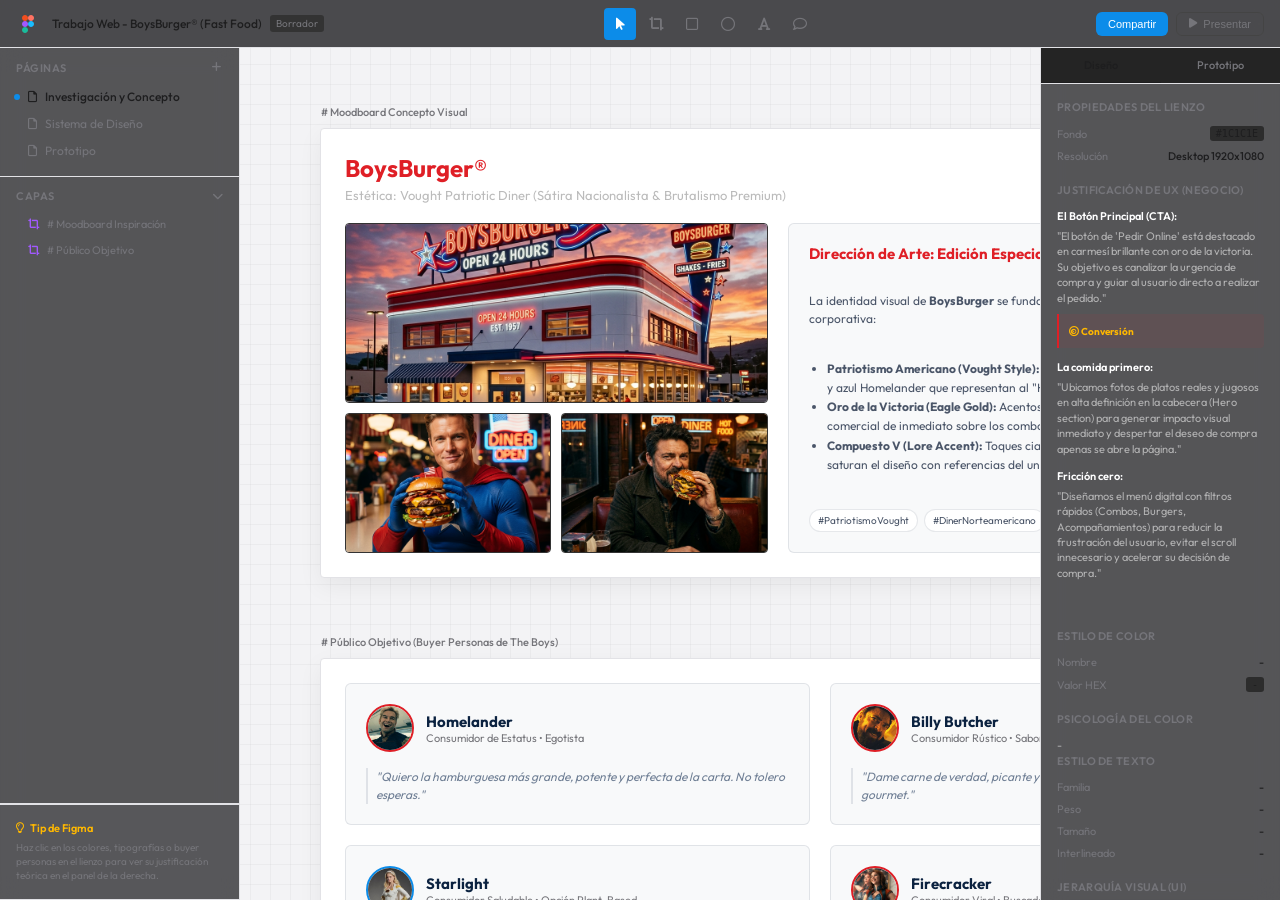
==== commit d81675ee: "feat(theme): transition landing page and design system to light theme and replace placeholder assets" ====
--- a/index.html
+++ b/index.html
@@ -151,13 +151,13 @@
                 <div class="colors-grid" style="grid-template-columns: 1fr 1.2fr; gap: 20px; width: 100%;">
                   <div class="moodboard-images-collage">
                     <div class="collage-img-wrap span-2">
-                      <img src="theboys_img.svg" alt="The Boys Logo" class="collage-img">
+                      <img src="vought_diner.png" alt="BoysBurger Vought Diner" class="collage-img">
                     </div>
                     <div class="collage-img-wrap">
-                      <img src="wendys_img.jpeg" alt="Wendy's Inspiración" class="collage-img">
+                      <img src="homelander_combo.png" alt="Homelander Combo" class="collage-img">
                     </div>
                     <div class="collage-img-wrap">
-                      <img src="kentuckys_img.jpg" alt="KFC Inspiración" class="collage-img">
+                      <img src="butcher_combo.png" alt="Butcher Combo" class="collage-img">
                     </div>
                   </div>
                   
@@ -371,6 +371,15 @@
                     <span class="color-hex">#00F0FF</span>
                     <span class="color-label">Compound V</span>
                   </div>
+                  <!-- Color 5: Vought Light Neutral -->
+                  <div class="color-item-wrap select-color" 
+                       data-color-name="Vought Light Neutral (Fondo/Lienzo)" 
+                       data-color-hex="#F2F5FA" 
+                       data-color-use="El tono neutro claro se emplea como fondo principal de la landing page con un patrón de franjas patrióticas muy suave, garantizando una visualización limpia, espaciosa y con alto contraste para una legibilidad óptima.">
+                    <div class="color-circle" style="background-color: #f2f5fa; border: 1px solid rgba(0,0,0,0.15);"></div>
+                    <span class="color-hex">#F2F5FA</span>
+                    <span class="color-label">Light Neutral</span>
+                  </div>
                 </div>
                 <p class="click-note"><i class="fa-solid fa-info-circle"></i> Haz clic en un color para inspeccionar su justificación teórica en el panel derecho.</p>
               </div>
@@ -393,7 +402,7 @@
                        data-size="38px" 
                        data-lineheight="1.1" 
                        data-use="Usamos una tipografía tipográfica robusta y con muchísima personalidad para los títulos principales para captar la atención del usuario en menos de 3 segundos, simulando la estética de cartelería de comida rápida.">
-                    <div class="typo-preview" style="font-size: 28px; font-weight: 900; color: #fff;">
+                    <div class="typo-preview" style="font-size: 28px; font-weight: 900;">
                       H1: OUTFIT EXTRA BOLD 900
                     </div>
                     <div class="typo-meta">Outfit • Black 900 • 38px / LH 1.1</div>
@@ -406,7 +415,7 @@
                        data-size="26px" 
                        data-lineheight="1.2" 
                        data-use="Usada para títulos secundarios y secciones en el Menú. Establece una clara jerarquía visual y divide la información de forma escaneable para el usuario que tiene prisa.">
-                    <div class="typo-preview" style="font-size: 20px; font-weight: 700; color: #fff;">
+                    <div class="typo-preview" style="font-size: 20px; font-weight: 700;">
                       H2: Outfit Bold 700
                     </div>
                     <div class="typo-meta">Outfit • Bold 700 • 26px / LH 1.2</div>
@@ -419,7 +428,7 @@
                        data-size="13px" 
                        data-lineheight="1.6" 
                        data-use="Para los precios y descripciones de las hamburguesas, usamos una tipografía Sans-Serif sin decoraciones muy limpia, garantizando que el cliente lea los ingredientes sin esfuerzo desde cualquier celular y acelere su decisión de compra.">
-                    <div class="typo-preview" style="font-size: 13px; font-weight: 400; color: #ccc; max-width: 500px;">
+                    <div class="typo-preview" style="font-size: 13px; font-weight: 400; max-width: 500px;">
                       Cuerpo: Outfit Regular. Doble medallón de carne de res fresca, queso cheddar fundido y panceta ahumada crujiente.
                     </div>
                     <div class="typo-meta">Outfit • Regular 400 • 13px / LH 1.6</div>
@@ -451,7 +460,7 @@
                        data-bg="#D12630 (Vought Red)" 
                        data-color="#FFFFFF" 
                        data-shadow="Ninguna"
-                       data-use="El botón de llamado a la acción (CTA) está en un color rojo vibrante altamente contrastante sobre el fondo negro. Su objetivo es canalizar la urgencia de compra y guiar al usuario directo a realizar el pedido.">
+                       data-use="El botón de llamado a la acción (CTA) está en un color rojo vibrante altamente contrastante sobre el fondo claro. Su objetivo es canalizar la urgencia de compra y guiar al usuario directo a realizar el pedido.">
                     <div class="state-name">Default</div>
                     <div>
                       <button class="btn-demo default">Pedir Combo</button>
@@ -537,7 +546,7 @@
                       </div>
                     </div>
                     <div class="hero-image-wrap">
-                      <img src="Bigdaddys_img.jpg" alt="Hamburguesa BoysBurger masiva" class="hero-image">
+                      <img src="homelander_combo.png" alt="Homelander Combo Patria" class="hero-image">
                     </div>
                   </div>
                 </section>
@@ -565,7 +574,7 @@
                       <!-- Combos: Homelander -->
                       <article class="menu-card" data-category="combos" data-featured="true">
                         <div class="menu-card-img-wrap">
-                          <img src="Bigdaddys_img.jpg" alt="Combo Patria" class="menu-card-img">
+                          <img src="homelander_combo.png" alt="Combo Patria" class="menu-card-img">
                           <span class="dish-category">Combo</span>
                           <span class="dish-badge">Vought Approved 🌟</span>
                         </div>
@@ -583,7 +592,7 @@
                       <!-- Combos: Butcher -->
                       <article class="menu-card" data-category="combos">
                         <div class="menu-card-img-wrap">
-                          <img src="wendys_img.jpeg" alt="Combo Carnicero" class="menu-card-img">
+                          <img src="butcher_combo.png" alt="Combo Carnicero" class="menu-card-img">
                           <span class="dish-category">Combo</span>
                           <span class="dish-badge badge-spicy">Spicy 🌶️</span>
                         </div>
@@ -601,7 +610,7 @@
                       <!-- Burgers: Starlight veggie -->
                       <article class="menu-card" data-category="burgers">
                         <div class="menu-card-img-wrap">
-                          <img src="Bigdaddys_img.jpg" alt="Estrella Veggie" class="menu-card-img">
+                          <img src="starlight_combo.png" alt="Estrella Veggie" class="menu-card-img">
                           <span class="dish-category">Burger</span>
                           <span class="dish-badge badge-veggie">Veggie 🌱</span>
                         </div>
@@ -619,7 +628,7 @@
                       <!-- Sides: Firecracker Wings -->
                       <article class="menu-card" data-category="sides-drinks">
                         <div class="menu-card-img-wrap">
-                          <img src="kfc_img_1.webp" alt="Alitas Firecracker" class="menu-card-img">
+                          <img src="butcher_combo.png" alt="Alitas Firecracker" class="menu-card-img">
                           <span class="dish-category">Alitas</span>
                           <span class="dish-badge badge-spicy">Explosiva 💥</span>
                         </div>
@@ -637,7 +646,7 @@
                       <!-- Sides: Papas Noir -->
                       <article class="menu-card" data-category="sides-drinks">
                         <div class="menu-card-img-wrap">
-                          <img src="kentuckys_img.jpg" alt="Papas Noir" class="menu-card-img">
+                          <img src="homelander_combo.png" alt="Papas Noir" class="menu-card-img">
                           <span class="dish-category">Papas</span>
                         </div>
                         <div class="menu-card-info">
@@ -654,7 +663,7 @@
                       <!-- Combos: Family Combo M.M. -->
                       <article class="menu-card" data-category="combos">
                         <div class="menu-card-img-wrap">
-                          <img src="wendys_img.jpeg" alt="Combo Familiar M.M." class="menu-card-img">
+                          <img src="vought_diner.png" alt="Combo Familiar M.M." class="menu-card-img">
                           <span class="dish-category">Combo</span>
                           <span class="dish-badge">Familiar 👨‍👩‍👧‍👦</span>
                         </div>
@@ -677,7 +686,7 @@
                 <section id="historia" class="history-section">
                   <div class="history-container">
                     <div class="history-image-wrap">
-                      <img src="kentuckys_img.jpg" alt="BoysBurger Local" class="history-image">
+                      <img src="vought_diner.png" alt="BoysBurger Local" class="history-image">
                     </div>
                     <div class="history-text-content">
                       <span class="section-tag">Hecho con Rebelión</span>
--- a/styles.css
+++ b/styles.css
@@ -2,18 +2,18 @@
    CSS VARIABLE DEFINITIONS & ROOT STYLING
    ========================================================================== */
 :root {
-  /* Figma Interface Design System Colors */
-  --figma-bg: #1c1c1e;
-  --figma-sidebar: #121214;
-  --figma-panel-header: #1c1c1e;
-  --figma-border: #28282c;
-  --figma-text-primary: #e3e3e3;
-  --figma-text-secondary: #909098;
+  /* Figma Interface Design System Colors (Figma UI3 style) */
+  --figma-bg: #f3f3f5;
+  --figma-sidebar: #ffffff;
+  --figma-panel-header: #ffffff;
+  --figma-border: #e2e2e6;
+  --figma-text-primary: #1e1e1f;
+  --figma-text-secondary: #75757a;
   --figma-accent: #0c8ce9;
-  --figma-accent-light: rgba(12, 140, 233, 0.15);
-  --figma-grid-color: rgba(255, 255, 255, 0.02);
-
-  /* BoysBurger Brand Design System Colors (Homelander / Vought Patriotic Theme) */
+  --figma-accent-light: rgba(12, 140, 233, 0.08);
+  --figma-grid-color: rgba(0, 0, 0, 0.03);
+
+  /* BoysBurger Brand Design System Colors (Homelander / Vought Patriotic Theme - LIGHT MODE) */
   --brand-blue: #0b2240;         /* Deep Navy Blue (Homelander suit base) */
   --brand-blue-hover: #07172c;
   --brand-blue-light: #163660;
@@ -21,24 +21,32 @@
   --brand-red-hover: #b9151b;
   --brand-gold: #ffb800;         /* Electric Golden Yellow (Homelander gold) */
   --brand-gold-hover: #e09e00;
-  --brand-charcoal: #080d16;     /* Deep navy-charcoal background */
-  --brand-gray-dark: #0f1826;    /* Dark theme secondary surfaces */
-  --brand-gray-light: #f8f9fa;
+  --brand-charcoal: #0b2240;     /* Primary text color (Navy instead of charcoal) */
+  --brand-gray-dark: #f8f9fa;    /* Light theme secondary surfaces */
+  --brand-gray-light: #ffffff;
   --brand-white: #ffffff;
-  --brand-border: rgba(255, 255, 255, 0.08);
-  --brand-border-muted: rgba(255, 255, 255, 0.05);
+  --brand-border: rgba(11, 34, 64, 0.1);
+  --brand-border-muted: rgba(11, 34, 64, 0.05);
   
   /* Compound V accent for special lore badges */
-  --brand-cyan: #00f0ff;
+  --brand-cyan: #00a3ff;         /* Refined cyan for light theme contrast */
 
   /* Backward Compatibility Aliases */
   --brand-yellow: var(--brand-gold);
   --brand-yellow-hover: var(--brand-gold-hover);
 
-  /* Retro Diner Stripe Patterns */
+  /* Retro Diner Stripe Patterns (Light Flag Theme) */
   --stripe-pattern: repeating-linear-gradient(45deg, var(--brand-red) 0px, var(--brand-red) 10px, var(--brand-white) 10px, var(--brand-white) 20px);
-  --stripe-pattern-subtle: repeating-linear-gradient(45deg, rgba(223, 31, 38, 0.1) 0px, rgba(223, 31, 38, 0.1) 8px, transparent 8px, transparent 16px);
-  --stripe-vertical: repeating-linear-gradient(90deg, rgba(223, 31, 38, 0.15) 0px, rgba(223, 31, 38, 0.15) 4px, transparent 4px, transparent 12px);
+  --stripe-pattern-subtle: repeating-linear-gradient(45deg, rgba(223, 31, 38, 0.06) 0px, rgba(223, 31, 38, 0.06) 8px, transparent 8px, transparent 16px);
+  --stripe-vertical: repeating-linear-gradient(90deg, rgba(223, 31, 38, 0.04) 0px, rgba(223, 31, 38, 0.04) 6px, transparent 6px, transparent 18px);
+  
+  /* General US Flag Light Stripe background */
+  --flag-bg-stripes: repeating-linear-gradient(90deg, 
+    #f2f5fa 0px, #f2f5fa 12px, 
+    #ffffff 12px, #ffffff 24px, 
+    #fdf1f2 24px, #fdf1f2 36px, 
+    #ffffff 36px, #ffffff 48px
+  );
 
   /* Typography Fonts */
   --font-sans: 'Outfit', -apple-system, BlinkMacSystemFont, "Segoe UI", Roboto, sans-serif;
@@ -420,11 +428,11 @@
 
 /* 5. FIGMA CANVAS FRAMES */
 .figma-frame {
-  background-color: #121212;
-  border: 1px solid #3c3c3c;
+  background-color: #ffffff;
+  border: 1px solid var(--figma-border);
   border-radius: 4px;
   position: relative;
-  box-shadow: 0 10px 30px rgba(0, 0, 0, 0.25);
+  box-shadow: 0 8px 24px rgba(0, 0, 0, 0.06);
   outline: none;
   transition: border-color 0.2s ease;
 }
@@ -632,8 +640,8 @@
 }
 
 .moodboard-details {
-  background-color: #1a1a1a;
-  border: 1px solid #2a2a2a;
+  background-color: var(--brand-gray-dark);
+  border: 1px solid var(--brand-border);
   border-radius: 6px;
   padding: 20px;
   display: flex;
@@ -643,13 +651,13 @@
 
 .moodboard-details h4 {
   font-size: 15px;
-  color: var(--brand-yellow);
+  color: var(--brand-red);
   margin-bottom: 10px;
 }
 
 .moodboard-details p {
   font-size: 12px;
-  color: #ccc;
+  color: #4a5568;
   line-height: 1.5;
   margin-bottom: 12px;
 }
@@ -657,7 +665,7 @@
 .moodboard-details ul {
   padding-left: 18px;
   font-size: 12px;
-  color: #aaa;
+  color: #4a5568;
   line-height: 1.6;
   margin-bottom: 16px;
 }
@@ -670,11 +678,11 @@
 
 .chip {
   font-size: 10px;
-  background-color: #2c2c2c;
-  color: #ddd;
+  background-color: #ffffff;
+  color: #4a5568;
   padding: 4px 8px;
   border-radius: 12px;
-  border: 1px solid #3a3a3a;
+  border: 1px solid var(--brand-border);
 }
 
 /* Personas Section */
@@ -689,8 +697,8 @@
 }
 
 .persona-card {
-  background-color: #1a1a1a;
-  border: 1px solid #2a2a2a;
+  background-color: var(--brand-gray-dark);
+  border: 1px solid var(--brand-border);
   border-radius: 6px;
   padding: 20px;
   cursor: pointer;
@@ -700,7 +708,7 @@
 .persona-card:hover, .persona-card.active-selected {
   border-color: var(--brand-red);
   transform: translateY(-2px);
-  box-shadow: 0 4px 12px rgba(209, 38, 48, 0.1);
+  box-shadow: 0 4px 12px rgba(209, 38, 48, 0.08);
 }
 
 .persona-header {
@@ -731,7 +739,7 @@
 .persona-title h3 {
   font-size: 15px;
   font-weight: 700;
-  color: var(--brand-white);
+  color: var(--brand-blue);
 }
 
 .persona-subtitle {
@@ -742,17 +750,17 @@
 .persona-body {
   font-size: 12px;
   line-height: 1.5;
-  color: #ccc;
+  color: #4a5568;
   display: flex;
   flex-direction: column;
   gap: 10px;
 }
 
 .persona-desc {
-  border-left: 2px solid #333;
+  border-left: 2px solid var(--brand-border);
   padding-left: 8px;
   font-style: italic;
-  color: #999;
+  color: #718096;
 }
 
 .persona-meta-list {
@@ -772,7 +780,7 @@
 
 .design-system-card h3 {
   font-size: 18px;
-  color: var(--brand-white);
+  color: var(--brand-blue);
   margin-bottom: 4px;
 }
 
@@ -790,8 +798,8 @@
 }
 
 .color-item-wrap {
-  background-color: #1a1a1a;
-  border: 1px solid #2a2a2a;
+  background-color: var(--brand-gray-dark);
+  border: 1px solid var(--brand-border);
   border-radius: 6px;
   padding: 12px;
   display: flex;
@@ -810,7 +818,7 @@
   height: 48px;
   border-radius: 50%;
   margin-bottom: 10px;
-  box-shadow: 0 4px 8px rgba(0,0,0,0.2);
+  box-shadow: 0 4px 8px rgba(0,0,0,0.1);
 }
 
 .color-hex {
@@ -823,7 +831,7 @@
 .color-label {
   font-size: 11px;
   font-weight: 500;
-  color: var(--brand-white);
+  color: var(--brand-blue);
   text-align: center;
 }
 
@@ -835,8 +843,8 @@
 }
 
 .typo-item {
-  background-color: #1a1a1a;
-  border: 1px solid #2a2a2a;
+  background-color: var(--brand-gray-dark);
+  border: 1px solid var(--brand-border);
   border-radius: 6px;
   padding: 16px;
   cursor: pointer;
@@ -849,7 +857,7 @@
 
 .typo-preview {
   margin-bottom: 8px;
-  color: var(--brand-white);
+  color: var(--brand-blue);
 }
 
 .typo-meta {
@@ -869,8 +877,8 @@
   grid-template-columns: 1fr 2fr 2fr;
   align-items: center;
   padding: 12px;
-  background-color: #1a1a1a;
-  border: 1px solid #2a2a2a;
+  background-color: var(--brand-gray-dark);
+  border: 1px solid var(--brand-border);
   border-radius: 4px;
   cursor: pointer;
   transition: var(--transition-smooth);
@@ -892,7 +900,7 @@
 .state-name {
   font-size: 12px;
   font-weight: 600;
-  color: var(--brand-white);
+  color: var(--brand-blue);
 }
 
 .btn-demo {
@@ -948,8 +956,8 @@
 }
 
 .landing-page-root {
-  background-color: var(--brand-charcoal);
-  color: var(--brand-white);
+  background-image: var(--flag-bg-stripes);
+  color: var(--brand-blue);
   font-family: var(--font-sans);
   line-height: 1.6;
   width: 100%;
@@ -967,10 +975,10 @@
   position: sticky;
   top: 0;
   width: 100%;
-  background-color: rgba(8, 13, 22, 0.85);
+  background-color: rgba(255, 255, 255, 0.88);
   backdrop-filter: blur(12px) saturate(180%);
   -webkit-backdrop-filter: blur(12px) saturate(180%);
-  border-bottom: 1px solid rgba(255, 255, 255, 0.08);
+  border-bottom: 1px solid rgba(11, 34, 64, 0.08);
   z-index: 100;
   transition: var(--transition-smooth);
 }
@@ -1006,7 +1014,7 @@
   font-weight: 900;
   letter-spacing: -0.03em;
   text-transform: uppercase;
-  color: var(--brand-white);
+  color: var(--brand-blue);
   display: flex;
   align-items: center;
   gap: 6px;
@@ -1031,7 +1039,7 @@
   font-weight: 700;
   text-transform: uppercase;
   letter-spacing: 0.05em;
-  color: rgba(255, 255, 255, 0.7);
+  color: rgba(11, 34, 64, 0.75);
   transition: var(--transition-fast);
   padding: 4px 0;
   position: relative;
@@ -1082,8 +1090,9 @@
 /* 2. HERO SECTION */
 .hero-section {
   padding: 90px 0;
-  background: radial-gradient(circle at 80% 50%, rgba(223, 31, 38, 0.12) 0%, rgba(11, 34, 64, 0.05) 50%, transparent 100%), 
-              linear-gradient(180deg, var(--brand-charcoal) 0%, #05080e 100%);
+  background-color: rgba(255, 255, 255, 0.94);
+  backdrop-filter: blur(10px);
+  -webkit-backdrop-filter: blur(10px);
   position: relative;
   overflow: hidden;
   border-bottom: 1px solid var(--brand-border);
@@ -1098,7 +1107,7 @@
   right: 0;
   bottom: 0;
   background-image: var(--stripe-vertical);
-  opacity: 0.1;
+  opacity: 0.8;
   pointer-events: none;
 }
 
@@ -1121,14 +1130,14 @@
   font-size: 11px;
   font-weight: 800;
   text-transform: uppercase;
-  color: var(--brand-gold);
+  color: var(--brand-red);
   letter-spacing: 2px;
   display: inline-block;
   margin-bottom: 12px;
-  background-color: rgba(255, 184, 0, 0.08);
+  background-color: rgba(223, 31, 38, 0.06);
   padding: 4px 10px;
   border-radius: 4px;
-  border: 1px solid rgba(255, 184, 0, 0.15);
+  border: 1px solid rgba(223, 31, 38, 0.15);
 }
 
 .hero-title {
@@ -1136,7 +1145,7 @@
   font-weight: 900;
   line-height: 1.05;
   letter-spacing: -0.03em;
-  color: var(--brand-white);
+  color: var(--brand-blue);
   margin-bottom: 20px;
   text-transform: uppercase;
 }
@@ -1150,12 +1159,12 @@
 
 .hero-title span.highlight-gold {
   color: var(--brand-gold);
-  text-shadow: 0 0 15px rgba(255, 184, 0, 0.25);
+  text-shadow: 0 0 10px rgba(255, 184, 0, 0.15);
 }
 
 .hero-description {
   font-size: 14px;
-  color: #a0aec0;
+  color: #4a5568;
   margin-bottom: 28px;
   line-height: 1.6;
 }
@@ -1194,22 +1203,22 @@
 }
 
 .btn-secondary {
-  background-color: rgba(255, 255, 255, 0.02);
-  color: var(--brand-white);
+  background-color: rgba(11, 34, 64, 0.02);
+  color: var(--brand-blue);
   font-size: 12px;
   font-weight: 800;
   text-transform: uppercase;
   letter-spacing: 0.05em;
   padding: 13px 28px;
   border-radius: 6px;
-  border: 1px solid rgba(255, 255, 255, 0.15);
+  border: 1px solid rgba(11, 34, 64, 0.2);
   cursor: pointer;
   transition: var(--transition-fast);
 }
 
 .btn-secondary:hover {
-  background-color: rgba(255, 255, 255, 0.08);
-  border-color: rgba(255, 255, 255, 0.3);
+  background-color: rgba(11, 34, 64, 0.06);
+  border-color: rgba(11, 34, 64, 0.4);
   transform: translateY(-2px);
 }
 
@@ -1234,7 +1243,10 @@
 /* 3. MENU SECTION */
 .menu-section {
   padding: 60px 0;
-  border-bottom: 1px solid var(--brand-border-muted);
+  background-color: rgba(255, 255, 255, 0.94);
+  backdrop-filter: blur(10px);
+  -webkit-backdrop-filter: blur(10px);
+  border-bottom: 1px solid var(--brand-border);
 }
 
 .section-container {
@@ -1250,9 +1262,9 @@
 
 .section-tag {
   font-size: 10px;
-  font-weight: 700;
+  font-weight: 800;
   text-transform: uppercase;
-  color: var(--brand-yellow);
+  color: var(--brand-red);
   letter-spacing: 1.5px;
   margin-bottom: 4px;
   display: inline-block;
@@ -1260,8 +1272,8 @@
 
 .section-title {
   font-size: 26px;
-  font-weight: 800;
-  color: var(--brand-white);
+  font-weight: 900;
+  color: var(--brand-blue);
   margin-bottom: 10px;
 }
 
@@ -1286,8 +1298,8 @@
 
 .filter-btn {
   background-color: var(--brand-gray-dark);
-  border: 1px solid rgba(255, 255, 255, 0.1);
-  color: rgba(255, 255, 255, 0.7);
+  border: 1px solid rgba(11, 34, 64, 0.15);
+  color: var(--brand-blue);
   padding: 8px 18px;
   border-radius: 20px;
   font-size: 11px;
@@ -1299,8 +1311,8 @@
 }
 
 .filter-btn:hover {
-  border-color: var(--brand-gold);
-  color: var(--brand-white);
+  border-color: var(--brand-red);
+  color: var(--brand-red);
   transform: translateY(-1px);
 }
 
@@ -1324,26 +1336,27 @@
 }
 
 .menu-card {
-  background-color: #0b1523;
-  border: 1px solid rgba(255, 255, 255, 0.06);
+  background-color: #ffffff;
+  border: 1px solid rgba(11, 34, 64, 0.08);
   border-radius: 8px;
   overflow: hidden;
   transition: var(--transition-smooth);
   display: flex;
   flex-direction: column;
   position: relative;
+  box-shadow: 0 4px 15px rgba(11, 34, 64, 0.03);
 }
 
 .menu-card:hover {
   transform: translateY(-6px);
   border-color: var(--brand-gold);
-  box-shadow: 0 12px 30px rgba(223, 31, 38, 0.15), 0 0 15px rgba(255, 184, 0, 0.05);
+  box-shadow: 0 12px 30px rgba(11, 34, 64, 0.08), 0 0 15px rgba(255, 184, 0, 0.05);
 }
 
 /* Highlight the Homeland combo card uniquely */
 .menu-card[data-featured="true"] {
-  border: 1px dashed var(--brand-gold);
-  background: linear-gradient(180deg, #0d1e34 0%, #0b1523 100%);
+  border: 1.5px dashed var(--brand-gold);
+  background: linear-gradient(180deg, #ffffff 0%, #f6f8fb 100%);
 }
 
 .menu-card[data-featured="true"]::before {
@@ -1437,20 +1450,19 @@
 .dish-title {
   font-size: 16px;
   font-weight: 800;
-  color: var(--brand-white);
+  color: var(--brand-blue);
   line-height: 1.25;
 }
 
 .dish-price {
   font-size: 16px;
   font-weight: 800;
-  color: var(--brand-gold);
-  text-shadow: 0 0 10px rgba(255, 184, 0, 0.2);
+  color: var(--brand-red);
 }
 
 .dish-description {
   font-size: 12px;
-  color: #a0aec0;
+  color: #4a5568;
   line-height: 1.55;
   margin-bottom: 0;
   flex: 1;
@@ -1459,7 +1471,10 @@
 /* 4. HISTORY SECTION */
 .history-section {
   padding: 60px 0;
-  border-bottom: 1px solid var(--brand-border-muted);
+  background-color: rgba(255, 255, 255, 0.94);
+  backdrop-filter: blur(10px);
+  -webkit-backdrop-filter: blur(10px);
+  border-bottom: 1px solid var(--brand-border);
 }
 
 .history-container {
@@ -1475,7 +1490,7 @@
   flex: 0.9;
   border-radius: 8px;
   overflow: hidden;
-  border: 1px solid var(--brand-border-muted);
+  border: 1px solid var(--brand-border);
 }
 
 .history-image {
@@ -1491,7 +1506,7 @@
 
 .history-paragraph {
   font-size: 12px;
-  color: #ccc;
+  color: #4a5568;
   line-height: 1.6;
   margin-top: 14px;
 }
@@ -1515,7 +1530,7 @@
 
 .stat-lbl {
   font-size: 10px;
-  color: var(--figma-text-secondary);
+  color: #718096;
   text-transform: uppercase;
   letter-spacing: 0.5px;
 }
@@ -1523,7 +1538,10 @@
 /* 5. CONTACT & ORDER SECTION */
 .contact-section {
   padding: 60px 0;
-  border-bottom: 1px solid var(--brand-border-muted);
+  background-color: rgba(255, 255, 255, 0.94);
+  backdrop-filter: blur(10px);
+  -webkit-backdrop-filter: blur(10px);
+  border-bottom: 1px solid var(--brand-border);
 }
 
 .contact-grid {
@@ -1543,11 +1561,12 @@
   font-size: 18px;
   font-weight: 850;
   margin-bottom: 12px;
+  color: var(--brand-blue);
 }
 
 .contact-desc {
   font-size: 12px;
-  color: #bbb;
+  color: #4a5568;
   line-height: 1.5;
   margin-bottom: 24px;
 }
@@ -1567,26 +1586,26 @@
 
 .contact-icon {
   font-size: 16px;
-  color: var(--brand-yellow);
+  color: var(--brand-red);
   margin-top: 2px;
 }
 
 .detail-item h5 {
   font-size: 12px;
   font-weight: 700;
-  color: var(--brand-white);
+  color: var(--brand-blue);
   margin-bottom: 2px;
 }
 
 .detail-item p {
   font-size: 11px;
-  color: #aaa;
+  color: #4a5568;
 }
 
 .social-links-wrap h5 {
   font-size: 11px;
   text-transform: uppercase;
-  color: var(--figma-text-secondary);
+  color: #718096;
   margin-bottom: 8px;
   letter-spacing: 0.5px;
 }
@@ -1600,9 +1619,9 @@
   width: 32px;
   height: 32px;
   border-radius: 50%;
-  background-color: #1a1a1a;
-  border: 1px solid #2a2a2a;
-  color: #ccc;
+  background-color: #f0f2f5;
+  border: 1px solid #e2e8f0;
+  color: #4a5568;
   display: flex;
   align-items: center;
   justify-content: center;
@@ -1618,20 +1637,21 @@
 
 /* Order Form Card */
 .contact-form-card {
-  background-color: #161616;
-  border: 1px solid var(--brand-border-muted);
+  background-color: #ffffff;
+  border: 1px solid rgba(11, 34, 64, 0.08);
   border-radius: 8px;
   padding: 24px;
   position: relative;
   overflow: hidden;
+  box-shadow: 0 10px 30px rgba(0, 0, 0, 0.04);
 }
 
 .contact-form-card h3 {
   font-size: 16px;
   font-weight: 800;
   margin-bottom: 16px;
-  color: var(--brand-white);
-  border-bottom: 1px solid #222;
+  color: var(--brand-blue);
+  border-bottom: 1px solid #edf2f7;
   padding-bottom: 8px;
 }
 
@@ -1652,7 +1672,7 @@
   font-size: 10px;
   font-weight: 700;
   text-transform: uppercase;
-  color: #aaa;
+  color: #718096;
   letter-spacing: 0.5px;
 }
 
@@ -1665,17 +1685,17 @@
 .input-with-icon i {
   position: absolute;
   left: 12px;
-  color: #666;
+  color: #718096;
   font-size: 11px;
 }
 
 .form-group input, .form-group select, .form-group textarea {
   width: 100%;
-  background-color: #1a1a1a;
-  border: 1px solid #333;
-  color: white;
+  background-color: #f7f9fc;
+  border: 1px solid #cbd5e0;
+  color: var(--brand-blue);
   padding: 8px 12px 8px 32px;
-  border-radius: 4px;
+  border-radius: 6px;
   font-family: var(--font-sans);
   font-size: 11px;
   outline: none;
@@ -1687,9 +1707,9 @@
 }
 
 .form-group input:focus, .form-group select:focus, .form-group textarea:focus {
-  border-color: var(--brand-gold);
-  background-color: var(--brand-blue-hover);
-  box-shadow: 0 0 8px rgba(255, 184, 0, 0.15);
+  border-color: var(--brand-blue);
+  background-color: #ffffff;
+  box-shadow: 0 0 8px rgba(11, 34, 64, 0.15);
   outline: none;
 }
 
@@ -1869,7 +1889,7 @@
 
 /* 6. FOOTER */
 .restaurant-footer {
-  background-color: #0b0b0b;
+  background-color: var(--brand-blue);
   padding: 30px 0;
   border-top: 1px solid var(--brand-border-muted);
 }
@@ -1885,12 +1905,12 @@
 
 .copyright {
   font-size: 10px;
-  color: #666;
+  color: rgba(255, 255, 255, 0.6);
 }
 
 .developer-credit {
   font-size: 10px;
-  color: var(--figma-text-secondary);
+  color: rgba(255, 255, 255, 0.6);
 }
 
 /* ==========================================================================
